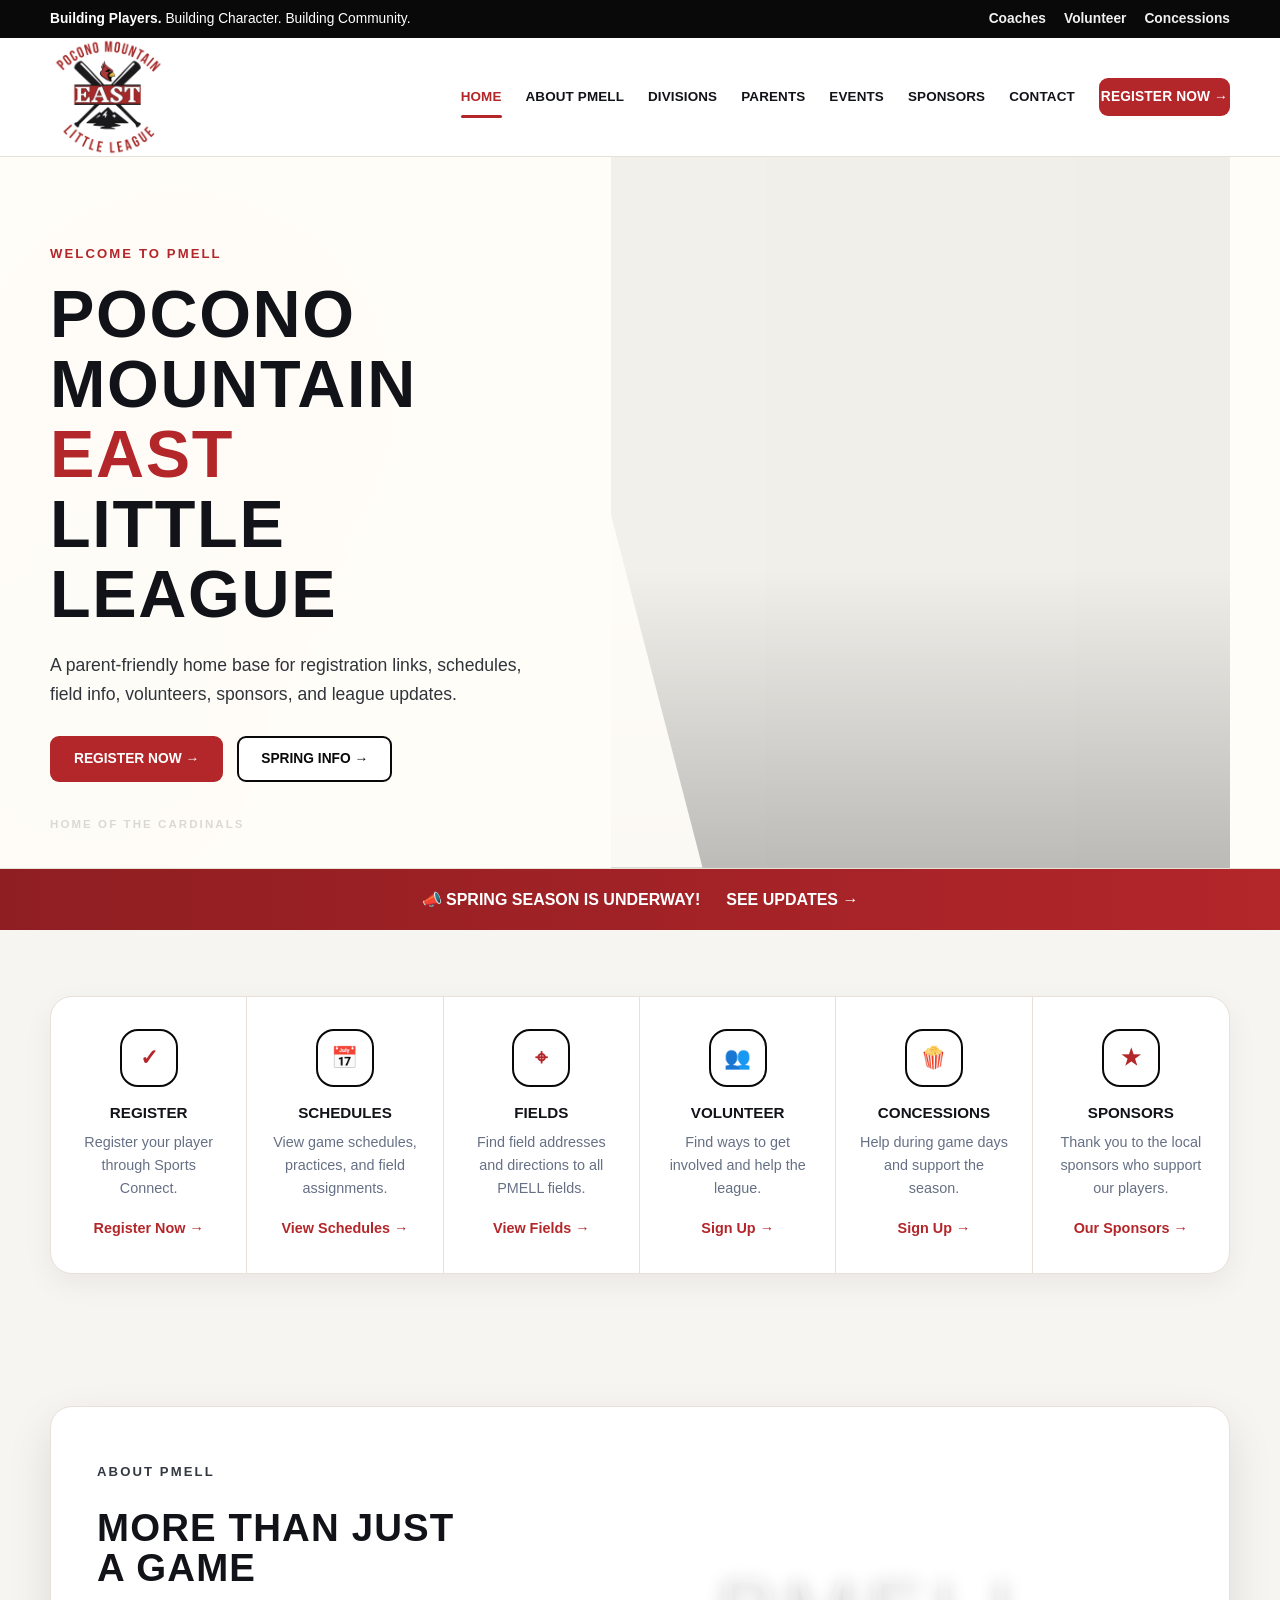
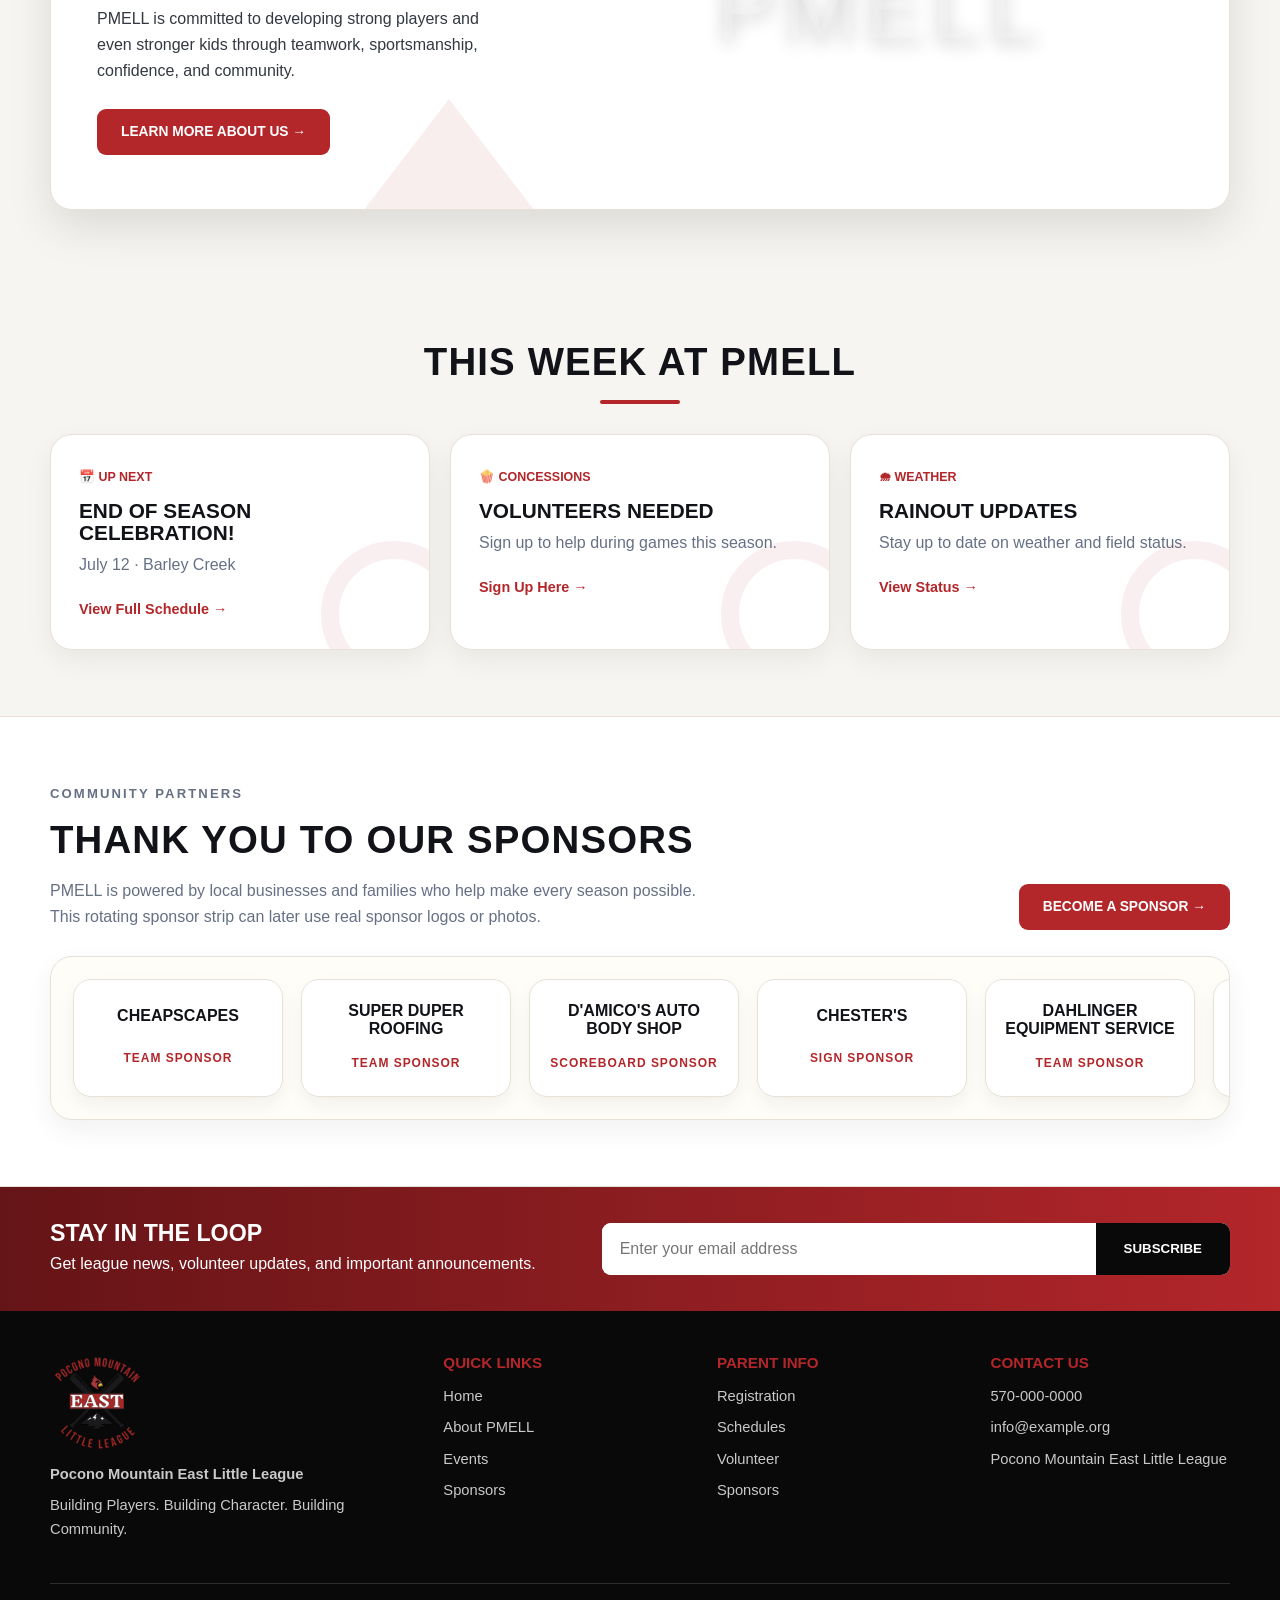
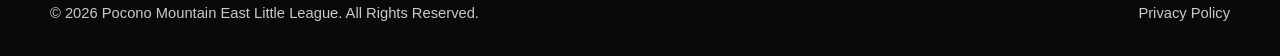
==== index.html @ c0700b89 "Update index.html" ====
<!DOCTYPE html>
<html lang="en">
<head>
  <meta charset="UTF-8" />
  <meta name="viewport" content="width=device-width, initial-scale=1.0" />
  <title>Pocono Mountain East Little League</title>
  <meta name="description" content="Pocono Mountain East Little League information hub for registration, schedules, volunteers, field locations, sponsors, and league updates." />
  <link rel="stylesheet" href="style.css" />
</head>

<body class="home-page">
  <div class="top-bar">
    <div class="container">
      <p><strong>Building Players.</strong> Building Character. Building Community.</p>
      <div class="top-links">
        <a href="#coaches">Coaches</a>
        <a href="#volunteer">Volunteer</a>
        <a href="#concessions">Concessions</a>
      </div>
    </div>
  </div>

  <header class="site-header">
    <div class="container nav-wrap">
      <a class="logo" href="index.html" aria-label="PMELL home">
        <img class="logo-mark" src="images/pmell-logo.png" alt="Pocono Mountain East Little League logo" />
      </a>

      <nav class="nav" aria-label="Main navigation">
        <a class="active" href="index.html">Home</a>
        <a href="about.html">About PMELL</a>
        <a href="#divisions">Divisions</a>
        <a href="#parents">Parents</a>
        <a href="#events">Events</a>
        <a href="#sponsors">Sponsors</a>
        <a href="#contact">Contact</a>
        <a class="btn btn-red" href="#register">Register Now →</a>
      </nav>

      <button class="mobile-menu-button" type="button" aria-expanded="false" aria-controls="mobileNav">Menu</button>
    </div>

    <nav class="mobile-nav" id="mobileNav" aria-label="Mobile navigation">
      <a href="index.html">Home</a>
      <a href="about.html">About PMELL</a>
      <a href="#divisions">Divisions</a>
      <a href="#parents">Parents</a>
      <a href="#events">Events</a>
      <a href="#sponsors">Sponsors</a>
      <a href="#contact">Contact</a>
      <a href="#register">Register Now →</a>
    </nav>
  </header>

  <main>
    <section class="hero" id="home">
      <div class="container hero-grid">
        <div class="hero-copy">
          <p class="eyebrow">Welcome to PMELL</p>
          <h1>Pocono Mountain <span>East</span> Little League</h1>
          <p>A parent-friendly home base for registration links, schedules, field info, volunteers, sponsors, and league updates.</p>
          <div class="hero-actions">
            <a class="btn btn-red" href="#register">Register Now →</a>
            <a class="btn btn-outline" href="#events">Spring Info →</a>
          </div>
        </div>
        <div class="hero-image" role="img" aria-label="PMELL baseball field"></div>
      </div>
    </section>

    <div class="alert-strip">
      <div class="container">
        <span>📣 Spring Season Is Underway!</span>
        <a href="#events">See Updates →</a>
      </div>
    </div>

    <section class="section" aria-label="Quick links">
      <div class="container quick-grid">
        <article class="quick-card" id="register">
          <div class="icon-circle">✓</div>
          <h3>Register</h3>
          <p>Register your player through Sports Connect.</p>
          <a class="text-link" href="#">Register Now →</a>
        </article>

        <article class="quick-card">
          <div class="icon-circle">📅</div>
          <h3>Schedules</h3>
          <p>View game schedules, practices, and field assignments.</p>
          <a class="text-link" href="#events">View Schedules →</a>
        </article>

        <article class="quick-card">
          <div class="icon-circle">⌖</div>
          <h3>Fields</h3>
          <p>Find field addresses and directions to all PMELL fields.</p>
          <a class="text-link" href="#">View Fields →</a>
        </article>

        <article class="quick-card" id="volunteer">
          <div class="icon-circle">👥</div>
          <h3>Volunteer</h3>
          <p>Find ways to get involved and help the league.</p>
          <a class="text-link" href="#">Sign Up →</a>
        </article>

        <article class="quick-card">
          <div class="icon-circle">🍿</div>
          <h3>Concessions</h3>
          <p>Help during game days and support the season.</p>
          <a class="text-link" href="#">Sign Up →</a>
        </article>

        <article class="quick-card" id="sponsors-card">
          <div class="icon-circle">★</div>
          <h3>Sponsors</h3>
          <p>Thank you to the local sponsors who support our players.</p>
          <a class="text-link" href="#sponsors">Our Sponsors →</a>
        </article>
      </div>
    </section>

    <section class="section" id="about">
      <div class="container split-card">
        <div class="split-copy">
          <p class="eyebrow">About PMELL</p>
          <h2>More Than Just A Game</h2>
          <p>PMELL is committed to developing strong players and even stronger kids through teamwork, sportsmanship, confidence, and community.</p>
          <a class="btn btn-red" href="about.html">Learn More About Us →</a>
        </div>
        <div class="split-image" role="img" aria-label="PMELL baseball field with mountain backdrop"></div>
      </div>
    </section>

    <section class="section" id="events">
      <div class="container">
        <div class="section-title">
          <h2>This Week At PMELL</h2>
          <div class="rule"></div>
        </div>

        <div class="updates-grid">
          <article class="update-card">
            <div class="badge">📅 Up Next</div>
            <h3>End Of Season Celebration!</h3>
            <p>July 12 · Barley Creek</p>
            <a class="text-link" href="#">View Full Schedule →</a>
          </article>

          <article class="update-card">
            <div class="badge">🍿 Concessions</div>
            <h3>Volunteers Needed</h3>
            <p>Sign up to help during games this season.</p>
            <a class="text-link" href="#">Sign Up Here →</a>
          </article>

          <article class="update-card">
            <div class="badge">🌧 Weather</div>
            <h3>Rainout Updates</h3>
            <p>Stay up to date on weather and field status.</p>
            <a class="text-link" href="#">View Status →</a>
          </article>
        </div>
      </div>
    </section>

    <section class="section sponsor-section" id="sponsors">
      <div class="container">
        <div class="sponsor-header">
          <div>
            <p class="eyebrow">Community Partners</p>
            <h2>Thank You To Our Sponsors</h2>
            <p>PMELL is powered by local businesses and families who help make every season possible. This rotating sponsor strip can later use real sponsor logos or photos.</p>
          </div>
          <a class="btn btn-red" href="#contact">Become A Sponsor →</a>
        </div>

        <div class="sponsor-marquee" aria-label="Featured sponsors">
          <div class="sponsor-track" data-marquee-track>
            <div class="sponsor-card"><strong>CheapScapes</strong><span>Team Sponsor</span></div>
            <div class="sponsor-card"><strong>Super Duper Roofing</strong><span>Team Sponsor</span></div>
            <div class="sponsor-card"><strong>D'Amico's Auto Body Shop</strong><span>Scoreboard Sponsor</span></div>
            <div class="sponsor-card"><strong>Chester's</strong><span>Sign Sponsor</span></div>
            <div class="sponsor-card"><strong>Dahlinger Equipment Service</strong><span>Team Sponsor</span></div>
            <div class="sponsor-card"><strong>Chopstix of Tannersville</strong><span>Team Sponsor</span></div>
            <div class="sponsor-card"><strong>Royal Chemical</strong><span>Cash Sponsor</span></div>
            <div class="sponsor-card"><strong>DC Drywall &amp; Finishing</strong><span>Team Sponsor</span></div>
            <div class="sponsor-card"><strong>Destination Landscaping</strong><span>Sign Sponsor</span></div>
            <div class="sponsor-card"><strong>Alliance Distributors</strong><span>Team Sponsor</span></div>
            <div class="sponsor-card"><strong>RM Frantz Inc.</strong><span>Sign Sponsor</span></div>
            <div class="sponsor-card"><strong>John Cooper Heating &amp; AC</strong><span>Team Sponsor</span></div>
            <div class="sponsor-card"><strong>Xcel Tumbling</strong><span>Sign Sponsor</span></div>
            <div class="sponsor-card"><strong>Gabels Ice Cream</strong><span>Sponsor</span></div>
            <div class="sponsor-card"><strong>Competition Service Center</strong><span>Team Sponsor</span></div>
            <div class="sponsor-card"><strong>ESSA</strong><span>Sign Sponsor</span></div>
            <div class="sponsor-card"><strong>Country Side Cottages</strong><span>Team Sponsor</span></div>
            <div class="sponsor-card"><strong>Critical Systems Generator Services</strong><span>Sponsor</span></div>
            <div class="sponsor-card"><strong>Blackwing Jujitsu and MMA</strong><span>Sign Sponsor</span></div>
            <div class="sponsor-card"><strong>Protega</strong><span>Team Sponsor</span></div>
            <div class="sponsor-card"><strong>Mid Atlantic CPA's</strong><span>Team Sponsor</span></div>
            <div class="sponsor-card"><strong>Nick's Big Belly Deli</strong><span>Sign &amp; Team Sponsor</span></div>
            <div class="sponsor-card"><strong>Beth Moloughney - State Farm</strong><span>Sign &amp; Team Sponsor</span></div>
            <div class="sponsor-card"><strong>Big Screen Escapes</strong><span>Team Sponsor</span></div>
            <div class="sponsor-card"><strong>Muldoon's Towing</strong><span>Sign &amp; Team Sponsor</span></div>
            <div class="sponsor-card"><strong>Zoom in Sports Photography</strong><span>Team Sponsor</span></div>
            <div class="sponsor-card"><strong>Pocono Athletics</strong><span>Team Sponsor</span></div>
            <div class="sponsor-card"><strong>Roy Clark Trucking</strong><span>Team Sponsor</span></div>
            <div class="sponsor-card"><strong>Aspen Pest Control</strong><span>Team Sponsor</span></div>
            <div class="sponsor-card"><strong>Ace Hardware Home Services</strong><span>Cash Sponsor</span></div>
            <div class="sponsor-card"><strong>Kramer Sheds</strong><span>Team Sponsor</span></div>
            <div class="sponsor-card"><strong>Knights of Columbus</strong><span>Sign Sponsor</span></div>
            <div class="sponsor-card"><strong>Mountain Landscaping</strong><span>Sign &amp; Team Sponsor</span></div>
          </div>
        </div>
      </div>
    </section>

    <section class="cta-band">
      <div class="container">
        <div>
          <h2>Stay In The Loop</h2>
          <p>Get league news, volunteer updates, and important announcements.</p>
        </div>
        <form class="email-form">
          <input type="email" placeholder="Enter your email address" aria-label="Email address" />
          <button type="submit">Subscribe</button>
        </form>
      </div>
    </section>
  </main>

  <footer class="site-footer" id="contact">
    <div class="container">
      <div class="footer-grid">
        <div>
          <img class="footer-logo" src="images/pmell-logo.png" alt="Pocono Mountain East Little League logo" />
          <p><strong>Pocono Mountain East Little League</strong></p>
          <p>Building Players. Building Character. Building Community.</p>
        </div>

        <div>
          <h3>Quick Links</h3>
          <ul>
            <li><a href="index.html">Home</a></li>
            <li><a href="about.html">About PMELL</a></li>
            <li><a href="#events">Events</a></li>
            <li><a href="#sponsors">Sponsors</a></li>
          </ul>
        </div>

        <div>
          <h3>Parent Info</h3>
          <ul>
            <li><a href="#register">Registration</a></li>
            <li><a href="#events">Schedules</a></li>
            <li><a href="#volunteer">Volunteer</a></li>
            <li><a href="#sponsors">Sponsors</a></li>
          </ul>
        </div>

        <div>
          <h3>Contact Us</h3>
          <p>570-000-0000</p>
          <p>info@example.org</p>
          <p>Pocono Mountain East Little League</p>
        </div>
      </div>

      <div class="footer-bottom">
        <p>© 2026 Pocono Mountain East Little League. All Rights Reserved.</p>
        <p><a href="#">Privacy Policy</a></p>
      </div>
    </div>
  </footer>

  <script src="script.js"></script>
</body>
</html>
---- style.css ----
:root {
  --red: #b3262a;
  --red-dark: #8f1e22;
  --red-deep: #651417;
  --black: #090909;
  --ink: #111318;
  --gray: #667085;
  --light: #f7f5f1;
  --cream: #fffdf8;
  --white: #ffffff;
  --border: #e7e1d8;
  --shadow: 0 18px 45px rgba(0, 0, 0, 0.11);
  --radius: 22px;
}

* { box-sizing: border-box; margin: 0; padding: 0; }
html { scroll-behavior: smooth; }
body { font-family: Arial, Helvetica, sans-serif; color: var(--ink); background: var(--light); line-height: 1.6; }
img { max-width: 100%; display: block; }
a { color: inherit; text-decoration: none; }
.container { width: min(1180px, calc(100% - 40px)); margin: 0 auto; }

.top-bar { background: var(--black); color: var(--white); font-size: 0.86rem; padding: 8px 0; }
.top-bar .container { display: flex; justify-content: space-between; gap: 20px; align-items: center; }
.top-links { display: flex; gap: 18px; align-items: center; font-weight: 700; opacity: 0.94; }

.site-header { background: rgba(255,255,255,.97); border-bottom: 1px solid var(--border); position: sticky; top: 0; z-index: 50; backdrop-filter: blur(10px); }
.nav-wrap { min-height: 104px; display: flex; justify-content: space-between; align-items: center; gap: 30px; }
.logo-mark { width: 118px; height: 118px; object-fit: contain; margin: 0; }
.nav { display: flex; align-items: center; gap: 24px; font-size: .84rem; font-weight: 900; text-transform: uppercase; letter-spacing: .01em; }
.nav a { position: relative; padding: 10px 0; white-space: nowrap; }
.nav a:hover, .nav a.active { color: var(--red); }
.nav a.active::after { content: ""; position: absolute; left: 0; bottom: 0; width: 100%; height: 3px; background: var(--red); border-radius: 99px; }

.mobile-menu-button { display: none; background: var(--black); color: var(--white); border: 0; border-radius: 8px; padding: 11px 13px; font-weight: 900; text-transform: uppercase; }
.mobile-nav { display: none; background: var(--white); border-top: 1px solid var(--border); box-shadow: 0 18px 30px rgba(0,0,0,.08); }
.mobile-nav a { display: block; padding: 15px 20px; border-bottom: 1px solid var(--border); font-weight: 900; text-transform: uppercase; font-size: .86rem; }
.mobile-nav a:last-child { border-bottom: 0; }
.mobile-nav.open { display: block; }

.btn { display: inline-flex; align-items: center; justify-content: center; gap: 10px; border-radius: 9px; padding: 14px 22px; font-weight: 900; text-transform: uppercase; font-size: .86rem; border: 2px solid transparent; transition: .18s ease; cursor: pointer; line-height: 1; }
.btn:hover { transform: translateY(-2px); box-shadow: 0 12px 24px rgba(0,0,0,.18); }
.btn-red { background: var(--red); color: var(--white); }
.btn-red:hover { background: var(--red-dark); }
.btn-outline { background: var(--white); border-color: var(--black); color: var(--black); }
.btn-outline:hover { background: var(--black); color: var(--white); }

.eyebrow { color: var(--red); font-weight: 900; letter-spacing: .16em; text-transform: uppercase; font-size: .82rem; margin-bottom: 16px; }
h1, h2, h3 { line-height: 1.05; text-transform: uppercase; }
h1 { font-family: Impact, Haettenschweiler, 'Arial Narrow Bold', sans-serif; font-size: clamp(2.85rem, 5.2vw, 5.05rem); letter-spacing: .025em; margin-bottom: 22px; }
h1 span { color: var(--red); display: block; }
.section { padding: 66px 0; }
.section-title { text-align: center; margin-bottom: 30px; }
.section-title h2, .split-copy h2, .sponsor-header h2, .cta-card h2 { font-family: Impact, Haettenschweiler, 'Arial Narrow Bold', sans-serif; font-size: clamp(2rem,3vw,3.2rem); letter-spacing: .03em; margin-bottom: 18px; }
.section-title p { color: var(--gray); max-width: 720px; margin: 0 auto; }
.rule { width: 80px; height: 4px; background: var(--red); border-radius: 99px; margin: 16px auto 0; }

.hero { background: var(--cream); overflow: hidden; border-bottom: 1px solid var(--border); position: relative; }
.hero::before { content: ""; position: absolute; inset: 0; background: radial-gradient(circle at 14% 35%, rgba(179,38,42,.08), transparent 26%), radial-gradient(circle at 7% 78%, rgba(0,0,0,.05), transparent 24%); pointer-events: none; }
.hero-grid { display: grid; grid-template-columns: .95fr 1.05fr; min-height: 590px; align-items: stretch; position: relative; z-index: 1; }
.hero-copy { position: relative; padding: 86px 54px 86px 0; display: flex; flex-direction: column; justify-content: center; z-index: 2; }
.hero-copy::before { content: ""; position: absolute; inset: 0 -92px 0 -500px; background: rgba(255,253,248,.94); clip-path: polygon(0 0,84% 0,100% 100%,0 100%); z-index: -1; }
.hero-copy::after { content: "HOME OF THE CARDINALS"; position: absolute; left: 0; bottom: 34px; font-weight: 900; font-size: .72rem; letter-spacing: .18em; color: rgba(0,0,0,.14); }
.hero-copy p:not(.eyebrow) { font-size: 1.1rem; max-width: 510px; color: #30343a; margin-bottom: 28px; }
.hero-actions { display: flex; flex-wrap: wrap; gap: 14px; }
.hero-image { min-height: 590px; background: linear-gradient(90deg, rgba(0,0,0,.05), rgba(0,0,0,.06)), url('images/pmell-hero.jpg') center/cover no-repeat; position: relative; }
.hero-image::before { content: ""; position: absolute; inset: 0; background: linear-gradient(180deg, transparent 58%, rgba(0,0,0,.22)); }

.alert-strip { background: linear-gradient(90deg, var(--red-dark), var(--red)); color: var(--white); padding: 18px 0; font-weight: 900; text-transform: uppercase; }
.alert-strip .container { display: flex; justify-content: center; align-items: center; gap: 26px; text-align: center; }

.quick-grid { display: grid; grid-template-columns: repeat(6,1fr); background: var(--white); border: 1px solid var(--border); border-radius: var(--radius); box-shadow: 0 10px 30px rgba(0,0,0,.06); overflow: hidden; }
.quick-card { padding: 32px 22px; text-align: center; border-right: 1px solid var(--border); transition: .18s ease; }
.quick-card:hover { transform: translateY(-4px); background: #fffaf7; }
.quick-card:last-child { border-right: 0; }
.icon-circle { width: 58px; height: 58px; border: 2px solid var(--black); border-radius: 18px; margin: 0 auto 18px; display: grid; place-items: center; color: var(--red); font-size: 1.35rem; font-weight: 900; }
.quick-card h3 { font-size: .95rem; margin-bottom: 10px; }
.quick-card p { color: var(--gray); font-size: .9rem; margin-bottom: 15px; }
.text-link { color: var(--red); font-weight: 900; font-size: .9rem; }

.split-card { display: grid; grid-template-columns: .82fr 1.18fr; background: var(--white); border-radius: var(--radius); overflow: hidden; box-shadow: var(--shadow); border: 1px solid var(--border); }
.split-copy { padding: 54px 46px; position: relative; overflow: hidden; }
.split-copy::after { content: ""; position: absolute; right: -30px; bottom: -40px; width: 230px; height: 150px; background: rgba(179,38,42,.08); clip-path: polygon(50% 0%,100% 100%,0 100%); }
.split-copy p { color: #333842; margin-bottom: 26px; max-width: 520px; }
.split-image { min-height: 350px; background: url('images/pmell-field.jpg') center/cover no-repeat; position: relative; }
.split-image::after { content: "PMELL"; position: absolute; left: 50%; top: 50%; transform: translate(-50%,-50%); font-family: Impact, Haettenschweiler, 'Arial Narrow Bold', sans-serif; font-size: clamp(3rem,7vw,7rem); color: rgba(255,255,255,.18); letter-spacing: .08em; text-shadow: 0 6px 18px rgba(0,0,0,.2); }

.updates-grid { display: grid; grid-template-columns: repeat(3,1fr); gap: 20px; }
.update-card { background: var(--white); border: 1px solid var(--border); border-radius: var(--radius); padding: 28px; box-shadow: 0 10px 28px rgba(0,0,0,.06); min-height: 190px; position: relative; overflow: hidden; }
.update-card::after { content: ""; position: absolute; right: -38px; bottom: -38px; width: 110px; height: 110px; border: 18px solid rgba(179,38,42,.07); border-radius: 50%; }
.badge { display: inline-flex; align-items: center; gap: 8px; color: var(--red); font-weight: 900; font-size: .78rem; text-transform: uppercase; margin-bottom: 12px; }
.update-card h3 { font-size: 1.3rem; margin-bottom: 8px; }
.update-card p { color: var(--gray); margin-bottom: 18px; }

.sponsor-section { background: var(--white); border-top: 1px solid var(--border); border-bottom: 1px solid var(--border); overflow: hidden; }
.sponsor-header { display: grid; grid-template-columns: 1fr auto; gap: 28px; align-items: end; margin-bottom: 26px; }
.sponsor-header p { color: var(--gray); max-width: 650px; }
.sponsor-marquee { position: relative; overflow: hidden; border: 1px solid var(--border); border-radius: var(--radius); background: var(--cream); box-shadow: 0 10px 28px rgba(0,0,0,.06); }
.sponsor-track { display: flex; gap: 18px; width: max-content; padding: 22px; animation: sponsorScroll 115s linear infinite; }
.sponsor-marquee:hover .sponsor-track { animation-play-state: paused; }
.sponsor-card { width: 210px; height: 118px; flex: 0 0 auto; background: var(--white); border: 1px solid var(--border); border-radius: 18px; display: grid; place-items: center; text-align: center; padding: 18px; box-shadow: 0 8px 18px rgba(0,0,0,.05); }
.sponsor-card strong { display: block; font-size: 1rem; text-transform: uppercase; line-height: 1.15; }
.sponsor-card span { display: block; color: var(--red); font-weight: 900; font-size: .75rem; margin-top: 6px; text-transform: uppercase; letter-spacing: .08em; }
@keyframes sponsorScroll { from { transform: translateX(0); } to { transform: translateX(-50%); } }

.cta-band { background: linear-gradient(90deg, var(--red-deep), var(--red)); color: var(--white); padding: 34px 0; }
.cta-band .container { display: grid; grid-template-columns: 1fr 1.2fr; gap: 28px; align-items: center; }
.cta-band h2 { font-size: 1.45rem; margin-bottom: 6px; }
.email-form { display: grid; grid-template-columns: 1fr auto; gap: 0; background: var(--white); border-radius: 9px; overflow: hidden; }
.email-form input { border: 0; padding: 17px 18px; font-size: 1rem; outline: none; }
.email-form button { border: 0; background: var(--black); color: var(--white); padding: 0 28px; font-weight: 900; text-transform: uppercase; cursor: pointer; }

.page-hero { background: var(--cream); position: relative; overflow: hidden; border-bottom: 1px solid var(--border); }
.page-hero::before { content: ""; position: absolute; inset: 0; background: radial-gradient(circle at 12% 30%, rgba(179,38,42,.10), transparent 28%), radial-gradient(circle at 80% 70%, rgba(0,0,0,.06), transparent 28%); }
.page-hero-grid { position: relative; z-index: 1; display: grid; grid-template-columns: .92fr 1.08fr; gap: 42px; align-items: center; padding: 74px 0; }
.page-hero p { color: #30343a; font-size: 1.12rem; max-width: 560px; margin-bottom: 28px; }
.hero-card-image { min-height: 440px; border-radius: var(--radius); background: linear-gradient(180deg, rgba(0,0,0,.06), rgba(0,0,0,.20)), url('images/pmell-field.jpg') center/cover no-repeat; box-shadow: var(--shadow); border: 1px solid var(--border); position: relative; overflow: hidden; }
.hero-card-image::after { content: "PMELL"; position: absolute; right: 24px; bottom: 14px; font-family: Impact, Haettenschweiler, 'Arial Narrow Bold', sans-serif; font-size: clamp(3rem, 8vw, 7rem); color: rgba(255,255,255,.22); letter-spacing: .08em; }

.mission-list { margin-top: 24px; display: grid; gap: 14px; }
.mission-item { display: grid; grid-template-columns: 42px 1fr; gap: 14px; align-items: start; }
.mission-icon { width: 42px; height: 42px; border-radius: 14px; display: grid; place-items: center; background: rgba(179,38,42,.10); color: var(--red); font-weight: 900; }
.mission-item strong { display: block; text-transform: uppercase; font-size: .9rem; margin-bottom: 2px; }
.mission-item span { color: var(--gray); font-size: .95rem; }

.division-grid { display: grid; grid-template-columns: repeat(3, 1fr); gap: 18px; }
.division-card { background: var(--white); border: 1px solid var(--border); border-radius: var(--radius); padding: 28px; box-shadow: 0 10px 28px rgba(0,0,0,.06); position: relative; overflow: hidden; }
.division-card::after { content: ""; position: absolute; right: -34px; bottom: -34px; width: 105px; height: 105px; border: 18px solid rgba(179,38,42,.07); border-radius: 50%; }
.division-card h3 { font-size: 1.35rem; margin-bottom: 8px; }
.division-card p { color: var(--gray); position: relative; z-index: 1; }

.why-section { background: var(--white); border-top: 1px solid var(--border); border-bottom: 1px solid var(--border); }
.why-grid { display: grid; grid-template-columns: repeat(3, 1fr); gap: 18px; }
.why-card { background: var(--cream); border: 1px solid var(--border); border-radius: var(--radius); padding: 28px; }
.why-card .icon { font-size: 2rem; margin-bottom: 14px; }
.why-card h3 { font-size: 1.08rem; margin-bottom: 8px; }
.why-card p { color: var(--gray); }

.leadership-card { background: var(--black); color: var(--white); border-radius: var(--radius); padding: 42px; display: grid; grid-template-columns: 1fr 1.4fr; gap: 32px; align-items: center; overflow: hidden; position: relative; }
.leadership-card::after { content: "CARDINALS"; position: absolute; right: -12px; bottom: -18px; font-family: Impact, Haettenschweiler, 'Arial Narrow Bold', sans-serif; font-size: clamp(3rem, 8vw, 7rem); color: rgba(255,255,255,.06); letter-spacing: .08em; }
.leadership-card h2 { font-family: Impact, Haettenschweiler, 'Arial Narrow Bold', sans-serif; font-size: clamp(2rem,3vw,3rem); margin-bottom: 12px; }
.leadership-card p { color: rgba(255,255,255,.76); position: relative; z-index: 1; }
.leadership-grid { display: grid; grid-template-columns: repeat(3, 1fr); gap: 12px; position: relative; z-index: 1; }
.leader-box { background: rgba(255,255,255,.08); border: 1px solid rgba(255,255,255,.14); border-radius: 16px; padding: 18px; }
.leader-box strong { display: block; text-transform: uppercase; font-size: .88rem; color: var(--white); }
.leader-box span { color: rgba(255,255,255,.65); font-size: .9rem; }

.cta-card { background: linear-gradient(90deg, var(--red-deep), var(--red)); color: var(--white); border-radius: var(--radius); padding: 44px; display: grid; grid-template-columns: 1.2fr auto; gap: 28px; align-items: center; box-shadow: var(--shadow); }
.cta-card p { color: rgba(255,255,255,.86); max-width: 680px; }
.cta-actions { display: flex; gap: 14px; flex-wrap: wrap; }
.cta-card .btn-outline { border-color: var(--white); color: var(--white); background: transparent; }
.cta-card .btn-outline:hover { background: var(--white); color: var(--black); }

.site-footer { background: var(--black); color: var(--white); padding: 44px 0 22px; }
.footer-grid { display: grid; grid-template-columns: 1.5fr 1fr 1fr 1fr; gap: 34px; padding-bottom: 34px; border-bottom: 1px solid rgba(255,255,255,.14); }
.footer-logo { width: 96px; margin-bottom: 12px; }
.site-footer h3 { color: var(--red); font-size: .95rem; margin-bottom: 14px; }
.site-footer p, .site-footer li { color: rgba(255,255,255,.78); font-size: .92rem; list-style: none; margin-bottom: 8px; }
.footer-bottom { padding-top: 18px; display: flex; justify-content: space-between; gap: 20px; color: rgba(255,255,255,.65); font-size: .85rem; }

@media (prefers-reduced-motion: reduce) {
  .sponsor-track { animation: none; }
}

@media (max-width: 1080px) {
  .nav { gap: 15px; font-size: .78rem; }
  .logo-mark { width: 120px; height: 120px; }
}

@media (max-width: 940px) {
  .top-bar .container, .footer-bottom { flex-direction: column; align-items: flex-start; }
  .top-bar { font-size: .78rem; }
  .top-links { display: none; }
  .nav { display: none; }
  .mobile-menu-button { display: inline-flex; }
  .hero-grid, .split-card, .cta-band .container, .sponsor-header, .page-hero-grid, .leadership-card, .cta-card { grid-template-columns: 1fr; }
  .hero-grid { min-height: auto; }
  .hero-copy { padding: 58px 0 40px; }
  .hero-copy::before { inset: 0 -40px 0 -40px; clip-path: none; }
  .hero-copy::after { bottom: 16px; }
  .hero-image { min-height: 360px; border-radius: 0 0 var(--radius) var(--radius); }
  .quick-grid { grid-template-columns: repeat(2,1fr); }
  .quick-card { border-bottom: 1px solid var(--border); }
  .updates-grid, .footer-grid, .division-grid, .why-grid, .leadership-grid { grid-template-columns: 1fr; }
  .sponsor-header .btn { justify-self: start; }
  .page-hero-grid { padding: 54px 0; }
  .hero-card-image { min-height: 340px; }
  .cta-actions .btn { width: 100%; }
}

@media (max-width: 620px) {
  .container { width: min(100% - 28px, 1180px); }
  .logo-mark { width: 86px; height: 86px; margin: 0; }
  .nav-wrap { min-height: 82px; flex-direction: row; gap: 14px; }
  .mobile-menu-button { padding: 10px 12px; font-size: .78rem; }
  .hero-copy { padding: 44px 0 34px; }
  .hero-copy::after { display: none; }
  h1 { font-size: clamp(2.45rem, 13vw, 3.65rem); line-height: .98; margin-bottom: 18px; }
  .hero-copy p:not(.eyebrow), .page-hero p { font-size: 1rem; margin-bottom: 22px; }
  .eyebrow { font-size: .72rem; letter-spacing: .14em; margin-bottom: 12px; }
  .hero-image { min-height: 280px; background-position: center; }
  .section { padding: 46px 0; }
  .quick-grid { grid-template-columns: 1fr; }
  .quick-card { border-right: 0; padding: 26px 18px; }
  .split-copy, .leadership-card, .cta-card { padding: 34px 24px; }
  .split-image { min-height: 250px; }
  .updates-grid { gap: 14px; }
  .update-card { padding: 24px; min-height: auto; }
  .sponsor-header { gap: 18px; }
  .sponsor-header h2, .section-title h2, .split-copy h2, .cta-card h2 { font-size: 2.15rem; }
  .hero-actions, .alert-strip .container { align-items: stretch; flex-direction: column; }
  .btn, .email-form, .email-form button { width: 100%; }
  .email-form { grid-template-columns: 1fr; }
  .email-form button { padding: 16px 18px; }
  .sponsor-track { gap: 12px; padding: 16px; animation-duration: 140s; }
  .sponsor-card { width: 178px; height: 104px; padding: 14px; }
  .sponsor-card strong { font-size: .86rem; }
  .sponsor-card span { font-size: .66rem; }
  .footer-grid { gap: 24px; }
  .page-hero-grid { padding: 42px 0; gap: 28px; }
  .hero-card-image { min-height: 260px; }
  .division-card, .why-card { padding: 24px; }
}
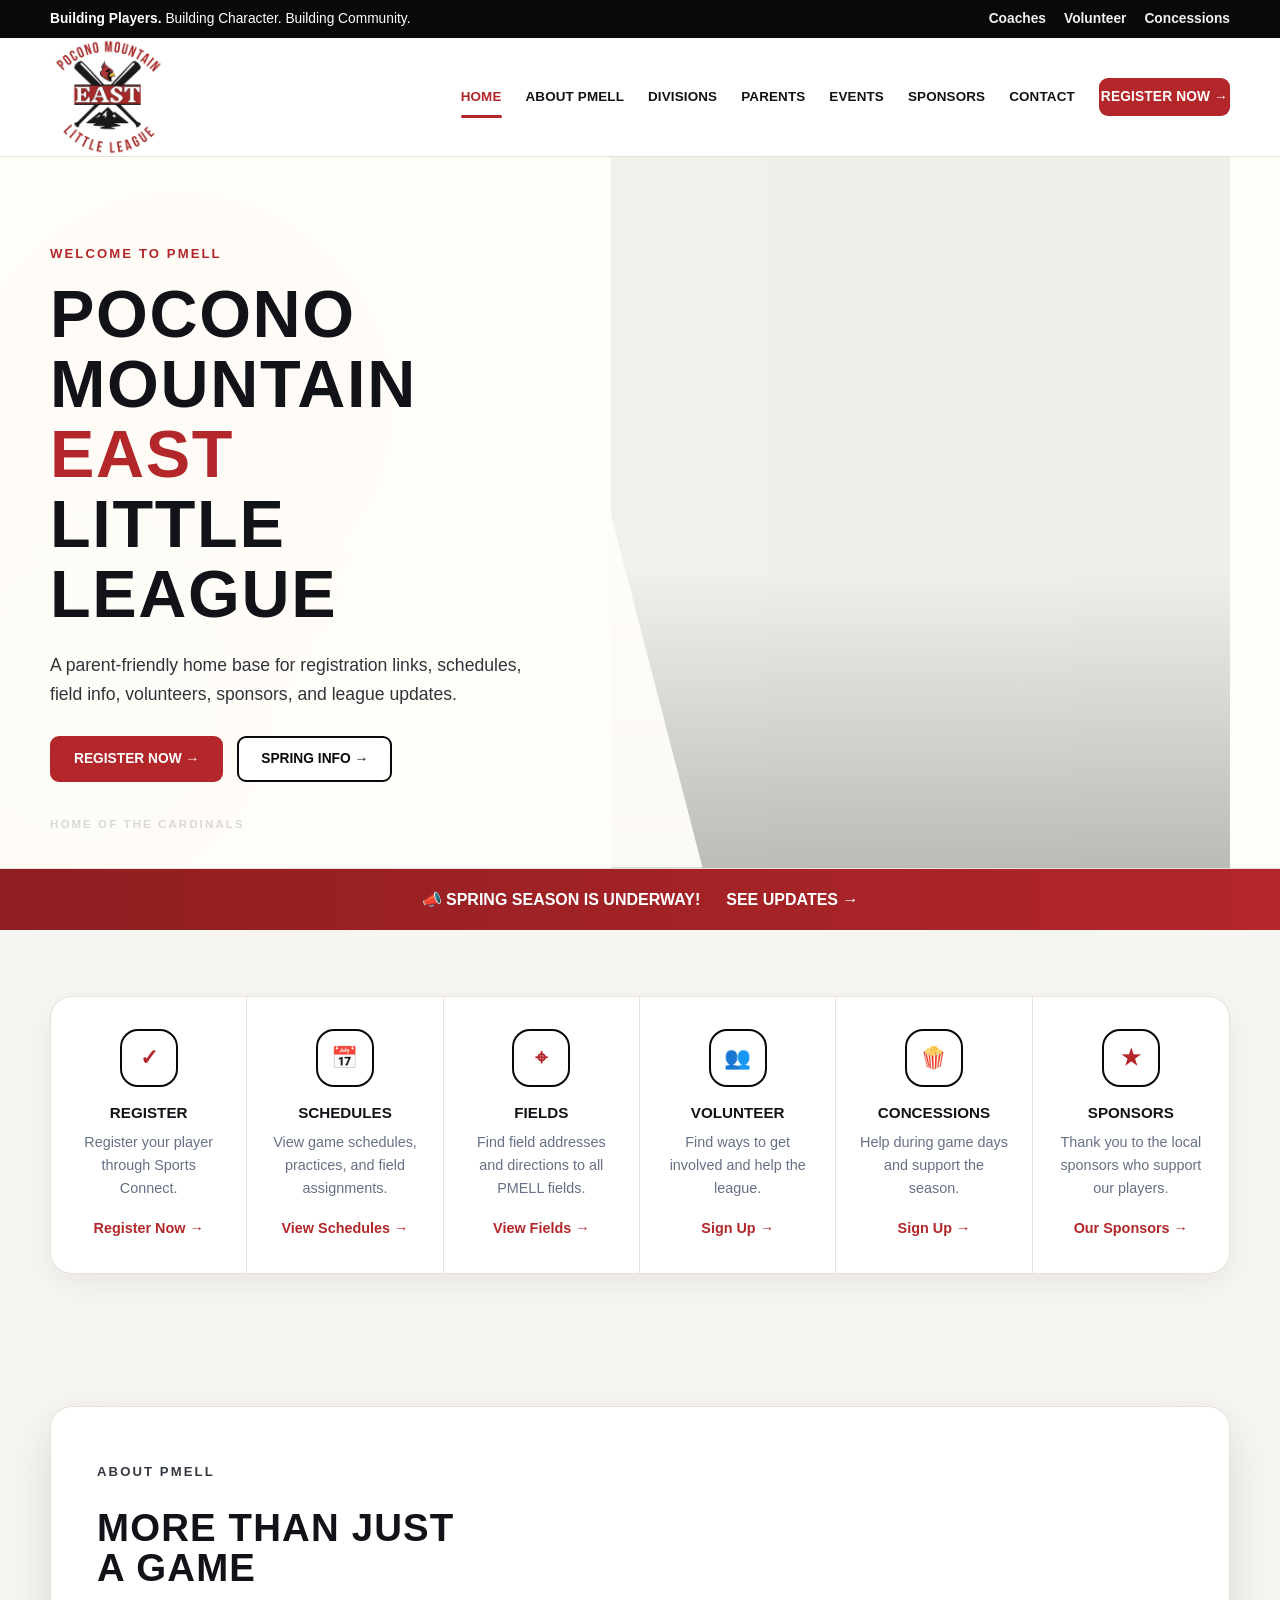
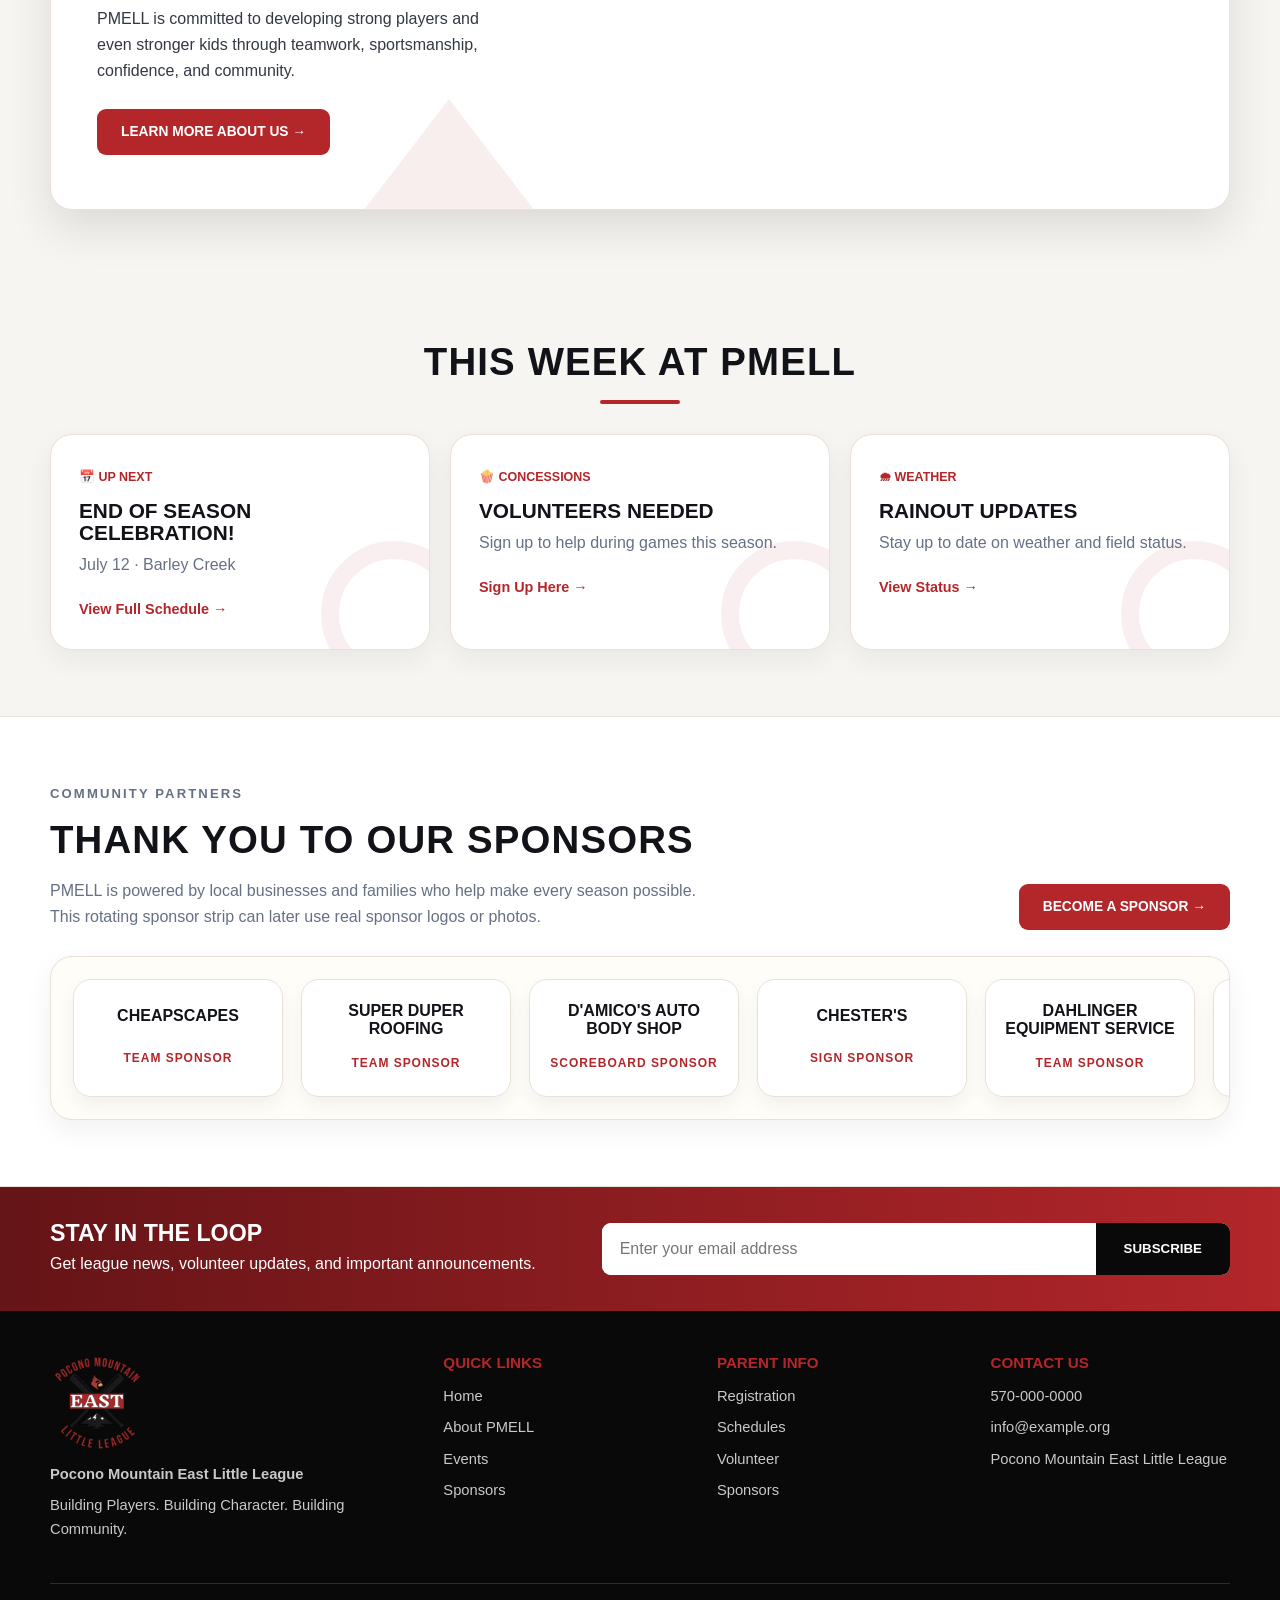
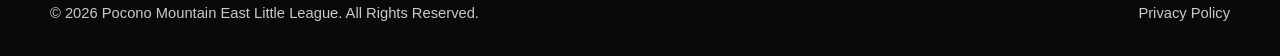
==== commit 803c9d28: "Update index.html" ====
--- a/index.html
+++ b/index.html
@@ -29,9 +29,9 @@
       <nav class="nav" aria-label="Main navigation">
         <a class="active" href="index.html">Home</a>
         <a href="about.html">About PMELL</a>
-        <a href="#divisions">Divisions</a>
-        <a href="#parents">Parents</a>
-        <a href="#events">Events</a>
+        <a href="divisions.html">Divisions</a>
+        <a href="parents.html">Parents</a>
+        <a href="events.html">Events</a>
         <a href="#sponsors">Sponsors</a>
         <a href="#contact">Contact</a>
         <a class="btn btn-red" href="#register">Register Now →</a>
@@ -43,7 +43,7 @@
     <nav class="mobile-nav" id="mobileNav" aria-label="Mobile navigation">
       <a href="index.html">Home</a>
       <a href="about.html">About PMELL</a>
-      <a href="#divisions">Divisions</a>
+      <a href="divisions.html">Divisions</a>
       <a href="#parents">Parents</a>
       <a href="#events">Events</a>
       <a href="#sponsors">Sponsors</a>
@@ -129,7 +129,7 @@
           <p>PMELL is committed to developing strong players and even stronger kids through teamwork, sportsmanship, confidence, and community.</p>
           <a class="btn btn-red" href="about.html">Learn More About Us →</a>
         </div>
-        <div class="split-image" role="img" aria-label="PMELL baseball field with mountain backdrop"></div>
+        <div class="split-image home-about-image" role="img" aria-label="PMELL baseball field with mountain backdrop"></div>
       </div>
     </section>
 
--- a/style.css
+++ b/style.css
@@ -63,7 +63,7 @@
 .hero-copy::after { content: "HOME OF THE CARDINALS"; position: absolute; left: 0; bottom: 34px; font-weight: 900; font-size: .72rem; letter-spacing: .18em; color: rgba(0,0,0,.14); }
 .hero-copy p:not(.eyebrow) { font-size: 1.1rem; max-width: 510px; color: #30343a; margin-bottom: 28px; }
 .hero-actions { display: flex; flex-wrap: wrap; gap: 14px; }
-.hero-image { min-height: 590px; background: linear-gradient(90deg, rgba(0,0,0,.05), rgba(0,0,0,.06)), url('images/pmell-hero.jpg') center/cover no-repeat; position: relative; }
+.hero-image { min-height: 590px; background: linear-gradient(90deg, rgba(0,0,0,.05), rgba(0,0,0,.06)), url('images/pmell-hero-new.jpg') center/cover no-repeat; position: relative; }
 .hero-image::before { content: ""; position: absolute; inset: 0; background: linear-gradient(180deg, transparent 58%, rgba(0,0,0,.22)); }
 
 .alert-strip { background: linear-gradient(90deg, var(--red-dark), var(--red)); color: var(--white); padding: 18px 0; font-weight: 900; text-transform: uppercase; }
@@ -221,3 +221,998 @@
   .hero-card-image { min-height: 260px; }
   .division-card, .why-card { padding: 24px; }
 }
+
+/* Divisions Page */
+.divisions-hero-image {
+  background: linear-gradient(180deg, rgba(0,0,0,.04), rgba(0,0,0,.18)), url('images/pmell-hero.jpg') center/cover no-repeat;
+}
+
+.compact-title {
+  margin-bottom: 26px;
+}
+
+.age-guide-section {
+  padding-bottom: 28px;
+}
+
+.age-guide-grid {
+  display: grid;
+  grid-template-columns: repeat(6, 1fr);
+  gap: 12px;
+}
+
+.age-guide-card {
+  background: var(--white);
+  border: 1px solid var(--border);
+  border-radius: 18px;
+  padding: 18px 14px;
+  text-align: center;
+  box-shadow: 0 8px 20px rgba(0,0,0,.05);
+  transition: .18s ease;
+}
+
+.age-guide-card:hover {
+  transform: translateY(-3px);
+  background: #fffaf7;
+}
+
+.age-guide-card strong {
+  display: block;
+  color: var(--red);
+  font-size: .85rem;
+  text-transform: uppercase;
+  margin-bottom: 6px;
+}
+
+.age-guide-card span {
+  display: block;
+  font-weight: 900;
+  text-transform: uppercase;
+  font-size: .82rem;
+  line-height: 1.2;
+}
+
+.divisions-list-section {
+  padding-top: 38px;
+}
+
+.divisions-list {
+  display: grid;
+  gap: 22px;
+}
+
+.program-card {
+  background: var(--white);
+  border: 1px solid var(--border);
+  border-radius: var(--radius);
+  box-shadow: 0 12px 34px rgba(0,0,0,.07);
+  overflow: hidden;
+  position: relative;
+}
+
+.program-card::after {
+  content: "";
+  position: absolute;
+  right: -48px;
+  bottom: -48px;
+  width: 150px;
+  height: 150px;
+  border: 24px solid rgba(179,38,42,.055);
+  border-radius: 50%;
+  pointer-events: none;
+}
+
+.program-label {
+  background: var(--black);
+  color: var(--white);
+  padding: 10px 26px;
+  font-weight: 900;
+  text-transform: uppercase;
+  letter-spacing: .12em;
+  font-size: .72rem;
+}
+
+.program-content {
+  display: grid;
+  grid-template-columns: minmax(0, 1fr) 320px;
+  gap: 28px;
+  align-items: stretch;
+  padding: 32px;
+  position: relative;
+  z-index: 1;
+}
+
+.program-main {
+  display: flex;
+  flex-direction: column;
+  justify-content: center;
+}
+
+.program-main h2,
+.program-content h2 {
+  font-family: Impact, Haettenschweiler, 'Arial Narrow Bold', sans-serif;
+  font-size: clamp(2rem, 3vw, 3rem);
+  letter-spacing: .03em;
+  margin-bottom: 14px;
+}
+
+.program-main p,
+.program-content p {
+  color: #333842;
+  max-width: 760px;
+}
+
+.program-main p + p {
+  margin-top: 12px;
+}
+
+.program-side {
+  align-self: stretch;
+  background: var(--cream);
+  border: 1px solid var(--border);
+  border-radius: 16px;
+  padding: 18px;
+  display: flex;
+  flex-direction: column;
+  justify-content: center;
+}
+
+.program-side strong {
+  display: block;
+  color: var(--red);
+  text-transform: uppercase;
+  font-size: .82rem;
+  margin-bottom: 10px;
+  letter-spacing: .08em;
+}
+
+.program-side p {
+  color: var(--gray);
+  font-size: .94rem;
+}
+
+.program-side p + p {
+  margin-top: 8px;
+}
+
+.feature-list-card ul {
+  list-style: none;
+  display: grid;
+  gap: 10px;
+}
+
+.feature-list-card li {
+  border: 1px solid var(--border);
+  background: var(--white);
+  color: var(--red);
+  font-weight: 900;
+  text-transform: uppercase;
+  text-align: center;
+  border-radius: 999px;
+  padding: 10px 12px;
+  font-size: .82rem;
+}
+
+.featured-program {
+  border: 2px solid rgba(179,38,42,.28);
+}
+
+.featured-program .program-label {
+  background: linear-gradient(90deg, var(--red-deep), var(--red));
+}
+
+.dark-note {
+  background: var(--black);
+  border-color: var(--black);
+}
+
+.dark-note strong {
+  color: var(--white);
+}
+
+.dark-note p {
+  color: rgba(255,255,255,.72);
+}
+
+.spec-card p {
+  padding-left: 14px;
+  border-left: 3px solid rgba(179,38,42,.28);
+}
+
+.softball-card .program-label {
+  background: #2c1114;
+}
+
+.softball-specs {
+  background: #fff6f8;
+}
+
+.program-extra-grid {
+  display: grid;
+  gap: 1px;
+  background: var(--border);
+  border-top: 1px solid var(--border);
+  position: relative;
+  z-index: 1;
+}
+
+.program-extra-grid.two-up {
+  grid-template-columns: repeat(2, 1fr);
+}
+
+.program-extra-grid.three-up {
+  grid-template-columns: repeat(3, 1fr);
+}
+
+.program-extra-grid div {
+  background: #fffaf7;
+  padding: 22px;
+}
+
+.program-extra-grid strong {
+  display: block;
+  text-transform: uppercase;
+  font-size: .86rem;
+  margin-bottom: 7px;
+}
+
+.program-extra-grid span {
+  color: var(--gray);
+  font-size: .93rem;
+}
+
+.division-help-grid {
+  display: grid;
+  grid-template-columns: repeat(3, 1fr);
+  gap: 18px;
+}
+
+@media (max-width: 1080px) {
+  .age-guide-grid {
+    grid-template-columns: repeat(3, 1fr);
+  }
+}
+
+@media (max-width: 940px) {
+  .program-content {
+    grid-template-columns: 1fr;
+  }
+
+  .program-extra-grid.two-up,
+  .program-extra-grid.three-up,
+  .division-help-grid {
+    grid-template-columns: 1fr;
+  }
+
+  .program-side {
+    align-self: auto;
+  }
+}
+
+@media (max-width: 620px) {
+  .age-guide-grid {
+    grid-template-columns: 1fr;
+  }
+
+  .program-label {
+    padding: 10px 20px;
+  }
+
+  .program-content {
+    padding: 26px 22px;
+    gap: 22px;
+  }
+
+  .program-main h2,
+  .program-content h2 {
+    font-size: 2.1rem;
+  }
+
+  .program-extra-grid div {
+    padding: 20px;
+  }
+}
+
+/* Parents Page */
+.parents-hero-image {
+  background: linear-gradient(180deg, rgba(0,0,0,.04), rgba(0,0,0,.18)), url('images/pmell-field.jpg') center/cover no-repeat;
+}
+
+.parent-actions-section {
+  padding-bottom: 34px;
+}
+
+.parent-action-grid {
+  display: grid;
+  grid-template-columns: repeat(6, 1fr);
+  gap: 14px;
+}
+
+.parent-action-card {
+  background: var(--white);
+  border: 1px solid var(--border);
+  border-radius: 18px;
+  padding: 24px 18px;
+  text-align: center;
+  box-shadow: 0 9px 24px rgba(0,0,0,.055);
+  transition: .18s ease;
+}
+
+.parent-action-card:hover {
+  transform: translateY(-4px);
+  background: #fffaf7;
+}
+
+.parent-action-icon {
+  width: 52px;
+  height: 52px;
+  display: grid;
+  place-items: center;
+  margin: 0 auto 14px;
+  border: 2px solid var(--black);
+  border-radius: 16px;
+  color: var(--red);
+  font-weight: 900;
+  font-size: 1.25rem;
+}
+
+.parent-action-card h3 {
+  font-size: .95rem;
+  margin-bottom: 9px;
+}
+
+.parent-action-card p {
+  color: var(--gray);
+  font-size: .88rem;
+  margin-bottom: 14px;
+}
+
+.new-parent-section {
+  padding-top: 34px;
+}
+
+.new-parent-grid {
+  display: grid;
+  grid-template-columns: repeat(3, 1fr);
+  gap: 18px;
+}
+
+.new-parent-card {
+  background: var(--white);
+  border: 1px solid var(--border);
+  border-radius: var(--radius);
+  padding: 30px;
+  box-shadow: 0 10px 28px rgba(0,0,0,.06);
+  position: relative;
+  overflow: hidden;
+}
+
+.new-parent-card::after {
+  content: "";
+  position: absolute;
+  right: -34px;
+  bottom: -34px;
+  width: 105px;
+  height: 105px;
+  border: 18px solid rgba(179,38,42,.07);
+  border-radius: 50%;
+}
+
+.step-number {
+  display: inline-flex;
+  color: var(--red);
+  font-family: Impact, Haettenschweiler, 'Arial Narrow Bold', sans-serif;
+  font-size: 2.2rem;
+  letter-spacing: .03em;
+  margin-bottom: 14px;
+}
+
+.new-parent-card h3 {
+  font-size: 1.22rem;
+  margin-bottom: 10px;
+}
+
+.new-parent-card p {
+  color: var(--gray);
+  position: relative;
+  z-index: 1;
+}
+
+.concessions-demo-section {
+  background: var(--white);
+  border-top: 1px solid var(--border);
+  border-bottom: 1px solid var(--border);
+}
+
+.concessions-demo-card {
+  background: var(--cream);
+  border: 1px solid var(--border);
+  border-radius: var(--radius);
+  box-shadow: var(--shadow);
+  padding: 34px;
+}
+
+.concessions-demo-header {
+  display: grid;
+  grid-template-columns: 1fr auto;
+  gap: 28px;
+  align-items: end;
+  margin-bottom: 24px;
+}
+
+.concessions-demo-header h2 {
+  font-family: Impact, Haettenschweiler, 'Arial Narrow Bold', sans-serif;
+  font-size: clamp(2rem, 3vw, 3.2rem);
+  letter-spacing: .03em;
+  margin-bottom: 12px;
+}
+
+.concessions-demo-header p {
+  color: var(--gray);
+  max-width: 720px;
+}
+
+.shift-grid {
+  display: grid;
+  grid-template-columns: repeat(3, 1fr);
+  gap: 16px;
+}
+
+.shift-card {
+  background: var(--white);
+  border: 1px solid var(--border);
+  border-radius: 18px;
+  padding: 24px;
+  box-shadow: 0 8px 20px rgba(0,0,0,.055);
+}
+
+.shift-date {
+  color: var(--red);
+  font-weight: 900;
+  text-transform: uppercase;
+  font-size: .78rem;
+  letter-spacing: .08em;
+  margin-bottom: 10px;
+}
+
+.shift-card h3 {
+  font-size: 1.25rem;
+  margin-bottom: 8px;
+}
+
+.shift-card p {
+  color: var(--gray);
+  margin-bottom: 16px;
+}
+
+.shift-status {
+  display: inline-flex;
+  color: var(--red);
+  background: rgba(179,38,42,.09);
+  border: 1px solid rgba(179,38,42,.18);
+  padding: 7px 10px;
+  border-radius: 999px;
+  font-weight: 900;
+  font-size: .78rem;
+  text-transform: uppercase;
+}
+
+.resource-grid {
+  display: grid;
+  grid-template-columns: repeat(3, 1fr);
+  gap: 16px;
+}
+
+.resource-link {
+  background: var(--white);
+  border: 1px solid var(--border);
+  border-radius: 18px;
+  padding: 22px;
+  box-shadow: 0 8px 22px rgba(0,0,0,.05);
+  transition: .18s ease;
+}
+
+.resource-link:hover {
+  transform: translateY(-3px);
+  background: #fffaf7;
+}
+
+.resource-link strong {
+  display: block;
+  text-transform: uppercase;
+  margin-bottom: 8px;
+}
+
+.resource-link span {
+  color: var(--gray);
+  display: block;
+  font-size: .94rem;
+}
+
+.parent-info-split {
+  display: grid;
+  grid-template-columns: 1fr 1fr;
+  gap: 20px;
+}
+
+.parent-info-card {
+  background: var(--cream);
+  border: 1px solid var(--border);
+  border-radius: var(--radius);
+  padding: 34px;
+  box-shadow: 0 10px 28px rgba(0,0,0,.05);
+}
+
+.parent-info-card h2 {
+  font-family: Impact, Haettenschweiler, 'Arial Narrow Bold', sans-serif;
+  font-size: clamp(2rem, 3vw, 3rem);
+  letter-spacing: .03em;
+  margin-bottom: 14px;
+}
+
+.parent-info-card p {
+  color: var(--gray);
+  margin-bottom: 20px;
+}
+
+.status-pill {
+  display: inline-flex;
+  background: var(--white);
+  border: 1px solid var(--border);
+  color: var(--red);
+  border-radius: 999px;
+  padding: 9px 13px;
+  font-weight: 900;
+  text-transform: uppercase;
+  font-size: .8rem;
+}
+
+.faq-grid {
+  display: grid;
+  grid-template-columns: repeat(2, 1fr);
+  gap: 16px;
+}
+
+.faq-item {
+  background: var(--white);
+  border: 1px solid var(--border);
+  border-radius: 18px;
+  padding: 24px;
+  box-shadow: 0 8px 22px rgba(0,0,0,.05);
+}
+
+.faq-item h3 {
+  font-size: 1rem;
+  margin-bottom: 10px;
+}
+
+.faq-item p {
+  color: var(--gray);
+}
+
+@media (max-width: 1080px) {
+  .parent-action-grid {
+    grid-template-columns: repeat(3, 1fr);
+  }
+}
+
+@media (max-width: 940px) {
+  .parent-action-grid,
+  .new-parent-grid,
+  .shift-grid,
+  .resource-grid,
+  .parent-info-split,
+  .faq-grid {
+    grid-template-columns: 1fr;
+  }
+
+  .concessions-demo-header {
+    grid-template-columns: 1fr;
+  }
+
+  .concessions-demo-header .btn {
+    justify-self: start;
+  }
+}
+
+@media (max-width: 620px) {
+  .parent-action-card,
+  .new-parent-card,
+  .shift-card,
+  .resource-link,
+  .parent-info-card,
+  .faq-item {
+    padding: 22px;
+  }
+
+  .concessions-demo-card {
+    padding: 24px;
+  }
+}
+
+/* Events Page */
+.events-hero-image {
+  background: linear-gradient(180deg, rgba(0,0,0,.04), rgba(0,0,0,.18)), url('images/pmell-hero.jpg') center/cover no-repeat;
+}
+
+.featured-event-section {
+  padding-bottom: 34px;
+}
+
+.featured-event-card {
+  background: var(--white);
+  border: 1px solid var(--border);
+  border-radius: var(--radius);
+  box-shadow: var(--shadow);
+  padding: 30px;
+  display: grid;
+  grid-template-columns: auto 1fr auto;
+  gap: 26px;
+  align-items: center;
+  overflow: hidden;
+  position: relative;
+}
+
+.featured-event-card::after {
+  content: "PMELL";
+  position: absolute;
+  right: 18px;
+  bottom: -18px;
+  font-family: Impact, Haettenschweiler, 'Arial Narrow Bold', sans-serif;
+  font-size: clamp(3rem, 8vw, 7rem);
+  color: rgba(179,38,42,.05);
+  letter-spacing: .08em;
+  pointer-events: none;
+}
+
+.featured-event-date {
+  width: 108px;
+  height: 108px;
+  background: linear-gradient(180deg, var(--red-deep), var(--red));
+  color: var(--white);
+  border-radius: 22px;
+  display: grid;
+  place-items: center;
+  text-align: center;
+  box-shadow: 0 12px 24px rgba(0,0,0,.16);
+  position: relative;
+  z-index: 1;
+}
+
+.featured-event-date span,
+.featured-event-date strong {
+  display: block;
+  line-height: 1;
+}
+
+.featured-event-date span {
+  font-weight: 900;
+  text-transform: uppercase;
+  font-size: .8rem;
+  letter-spacing: .14em;
+}
+
+.featured-event-date strong {
+  font-family: Impact, Haettenschweiler, 'Arial Narrow Bold', sans-serif;
+  font-size: 2rem;
+  letter-spacing: .03em;
+}
+
+.featured-event-copy {
+  position: relative;
+  z-index: 1;
+}
+
+.featured-event-copy h2 {
+  font-family: Impact, Haettenschweiler, 'Arial Narrow Bold', sans-serif;
+  font-size: clamp(2rem, 3vw, 3.2rem);
+  letter-spacing: .03em;
+  margin-bottom: 10px;
+}
+
+.featured-event-copy p {
+  color: var(--gray);
+  max-width: 720px;
+}
+
+.event-meta-row {
+  display: flex;
+  flex-wrap: wrap;
+  gap: 10px;
+  margin-top: 16px;
+}
+
+.event-meta-row span {
+  background: var(--cream);
+  border: 1px solid var(--border);
+  border-radius: 999px;
+  padding: 8px 12px;
+  color: var(--ink);
+  font-weight: 800;
+  font-size: .86rem;
+}
+
+.calendar-section {
+  padding-top: 34px;
+  background: var(--white);
+  border-top: 1px solid var(--border);
+  border-bottom: 1px solid var(--border);
+}
+
+.calendar-shell {
+  background: var(--cream);
+  border: 1px solid var(--border);
+  border-radius: var(--radius);
+  box-shadow: var(--shadow);
+  padding: 34px;
+}
+
+.calendar-header {
+  display: grid;
+  grid-template-columns: 1fr auto;
+  gap: 28px;
+  align-items: end;
+  margin-bottom: 24px;
+}
+
+.calendar-header h2 {
+  font-family: Impact, Haettenschweiler, 'Arial Narrow Bold', sans-serif;
+  font-size: clamp(2rem, 3vw, 3.2rem);
+  letter-spacing: .03em;
+  margin-bottom: 12px;
+}
+
+.calendar-header p {
+  color: var(--gray);
+  max-width: 760px;
+}
+
+.calendar-placeholder {
+  background: var(--white);
+  border: 1px solid var(--border);
+  border-radius: 18px;
+  overflow: hidden;
+  box-shadow: 0 8px 22px rgba(0,0,0,.055);
+}
+
+.calendar-toolbar {
+  background: var(--black);
+  color: var(--white);
+  padding: 16px 18px;
+  display: flex;
+  justify-content: space-between;
+  align-items: center;
+  gap: 18px;
+}
+
+.calendar-toolbar span {
+  font-weight: 900;
+  text-transform: uppercase;
+  letter-spacing: .08em;
+  font-size: .86rem;
+}
+
+.calendar-toolbar button {
+  background: rgba(255,255,255,.1);
+  color: var(--white);
+  border: 1px solid rgba(255,255,255,.22);
+  border-radius: 999px;
+  padding: 7px 11px;
+  font-weight: 900;
+  text-transform: uppercase;
+  font-size: .72rem;
+}
+
+.fake-calendar-grid {
+  display: grid;
+  grid-template-columns: repeat(7, 1fr);
+  gap: 1px;
+  background: var(--border);
+}
+
+.calendar-day,
+.calendar-cell {
+  background: var(--white);
+  min-height: 84px;
+  padding: 10px;
+}
+
+.calendar-day {
+  min-height: auto;
+  color: var(--gray);
+  font-weight: 900;
+  text-transform: uppercase;
+  text-align: center;
+  font-size: .75rem;
+  letter-spacing: .08em;
+}
+
+.calendar-cell span {
+  display: block;
+  font-weight: 900;
+  font-size: .85rem;
+  margin-bottom: 8px;
+}
+
+.calendar-cell strong {
+  display: inline-flex;
+  background: rgba(179,38,42,.10);
+  color: var(--red);
+  border: 1px solid rgba(179,38,42,.16);
+  border-radius: 8px;
+  padding: 5px 7px;
+  font-size: .72rem;
+  line-height: 1.1;
+}
+
+.calendar-embed-note {
+  margin-top: 16px;
+  background: var(--white);
+  border: 1px solid var(--border);
+  border-radius: 16px;
+  padding: 16px;
+}
+
+.calendar-embed-note strong {
+  display: block;
+  color: var(--red);
+  text-transform: uppercase;
+  font-size: .82rem;
+  letter-spacing: .08em;
+  margin-bottom: 4px;
+}
+
+.calendar-embed-note span {
+  color: var(--gray);
+  display: block;
+}
+
+.events-grid {
+  display: grid;
+  grid-template-columns: repeat(2, 1fr);
+  gap: 18px;
+}
+
+.event-card {
+  background: var(--white);
+  border: 1px solid var(--border);
+  border-radius: var(--radius);
+  box-shadow: 0 10px 28px rgba(0,0,0,.06);
+  padding: 24px;
+  display: grid;
+  grid-template-columns: auto 1fr;
+  gap: 18px;
+  align-items: start;
+}
+
+.event-card-date {
+  width: 72px;
+  height: 72px;
+  border-radius: 18px;
+  background: var(--cream);
+  border: 1px solid var(--border);
+  display: grid;
+  place-items: center;
+  text-align: center;
+}
+
+.event-card-date span,
+.event-card-date strong {
+  display: block;
+  line-height: 1;
+}
+
+.event-card-date span {
+  color: var(--red);
+  font-weight: 900;
+  text-transform: uppercase;
+  font-size: .7rem;
+  letter-spacing: .08em;
+}
+
+.event-card-date strong {
+  font-family: Impact, Haettenschweiler, 'Arial Narrow Bold', sans-serif;
+  font-size: 1.7rem;
+}
+
+.event-card h3 {
+  font-size: 1.25rem;
+  margin-bottom: 8px;
+}
+
+.event-card p {
+  color: var(--gray);
+  margin-bottom: 12px;
+}
+
+.event-status-grid {
+  display: grid;
+  grid-template-columns: 1fr 1fr;
+  gap: 20px;
+}
+
+.event-status-card {
+  background: var(--cream);
+  border: 1px solid var(--border);
+  border-radius: var(--radius);
+  padding: 34px;
+  box-shadow: 0 10px 28px rgba(0,0,0,.05);
+}
+
+.event-status-card h2 {
+  font-family: Impact, Haettenschweiler, 'Arial Narrow Bold', sans-serif;
+  font-size: clamp(2rem, 3vw, 3rem);
+  letter-spacing: .03em;
+  margin-bottom: 14px;
+}
+
+.event-status-card p {
+  color: var(--gray);
+  margin-bottom: 20px;
+}
+
+@media (max-width: 940px) {
+  .featured-event-card,
+  .calendar-header,
+  .events-grid,
+  .event-status-grid {
+    grid-template-columns: 1fr;
+  }
+
+  .calendar-header .btn,
+  .featured-event-card .btn {
+    justify-self: start;
+  }
+}
+
+@media (max-width: 620px) {
+  .featured-event-card,
+  .calendar-shell,
+  .event-card,
+  .event-status-card {
+    padding: 22px;
+  }
+
+  .featured-event-date {
+    width: 92px;
+    height: 92px;
+  }
+
+  .calendar-toolbar {
+    flex-direction: column;
+    align-items: flex-start;
+  }
+
+  .fake-calendar-grid {
+    display: block;
+    background: transparent;
+  }
+
+  .calendar-day {
+    display: none;
+  }
+
+  .calendar-cell {
+    min-height: auto;
+    border-bottom: 1px solid var(--border);
+  }
+
+  .calendar-cell:empty {
+    display: none;
+  }
+
+  .event-card {
+    grid-template-columns: 1fr;
+  }
+}
+
+/* Remove all decorative PMELL/CARDINALS watermark text */
+.split-image::after,
+.hero-card-image::after,
+.leadership-card::after,
+.featured-event-card::after,
+.new-parent-card::after,
+.program-card::after {
+  content: none !important;
+  display: none !important;
+}
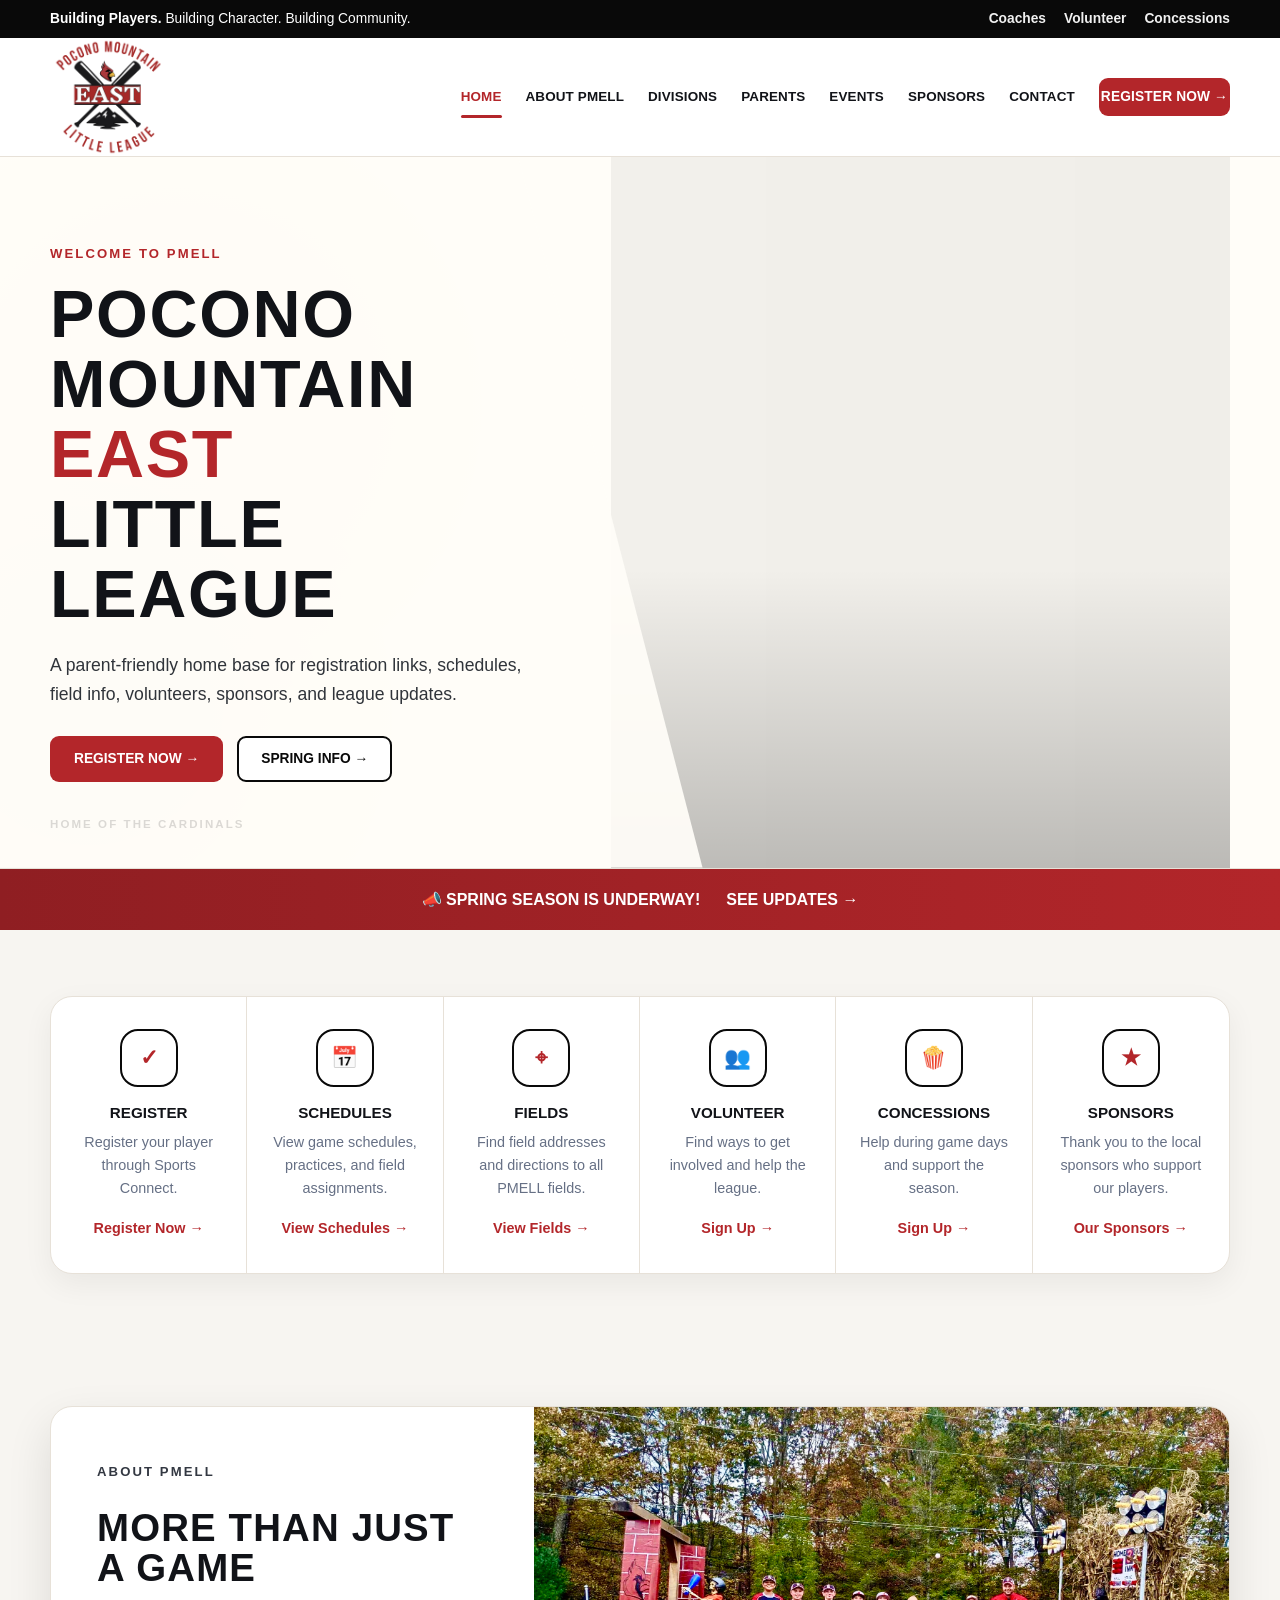
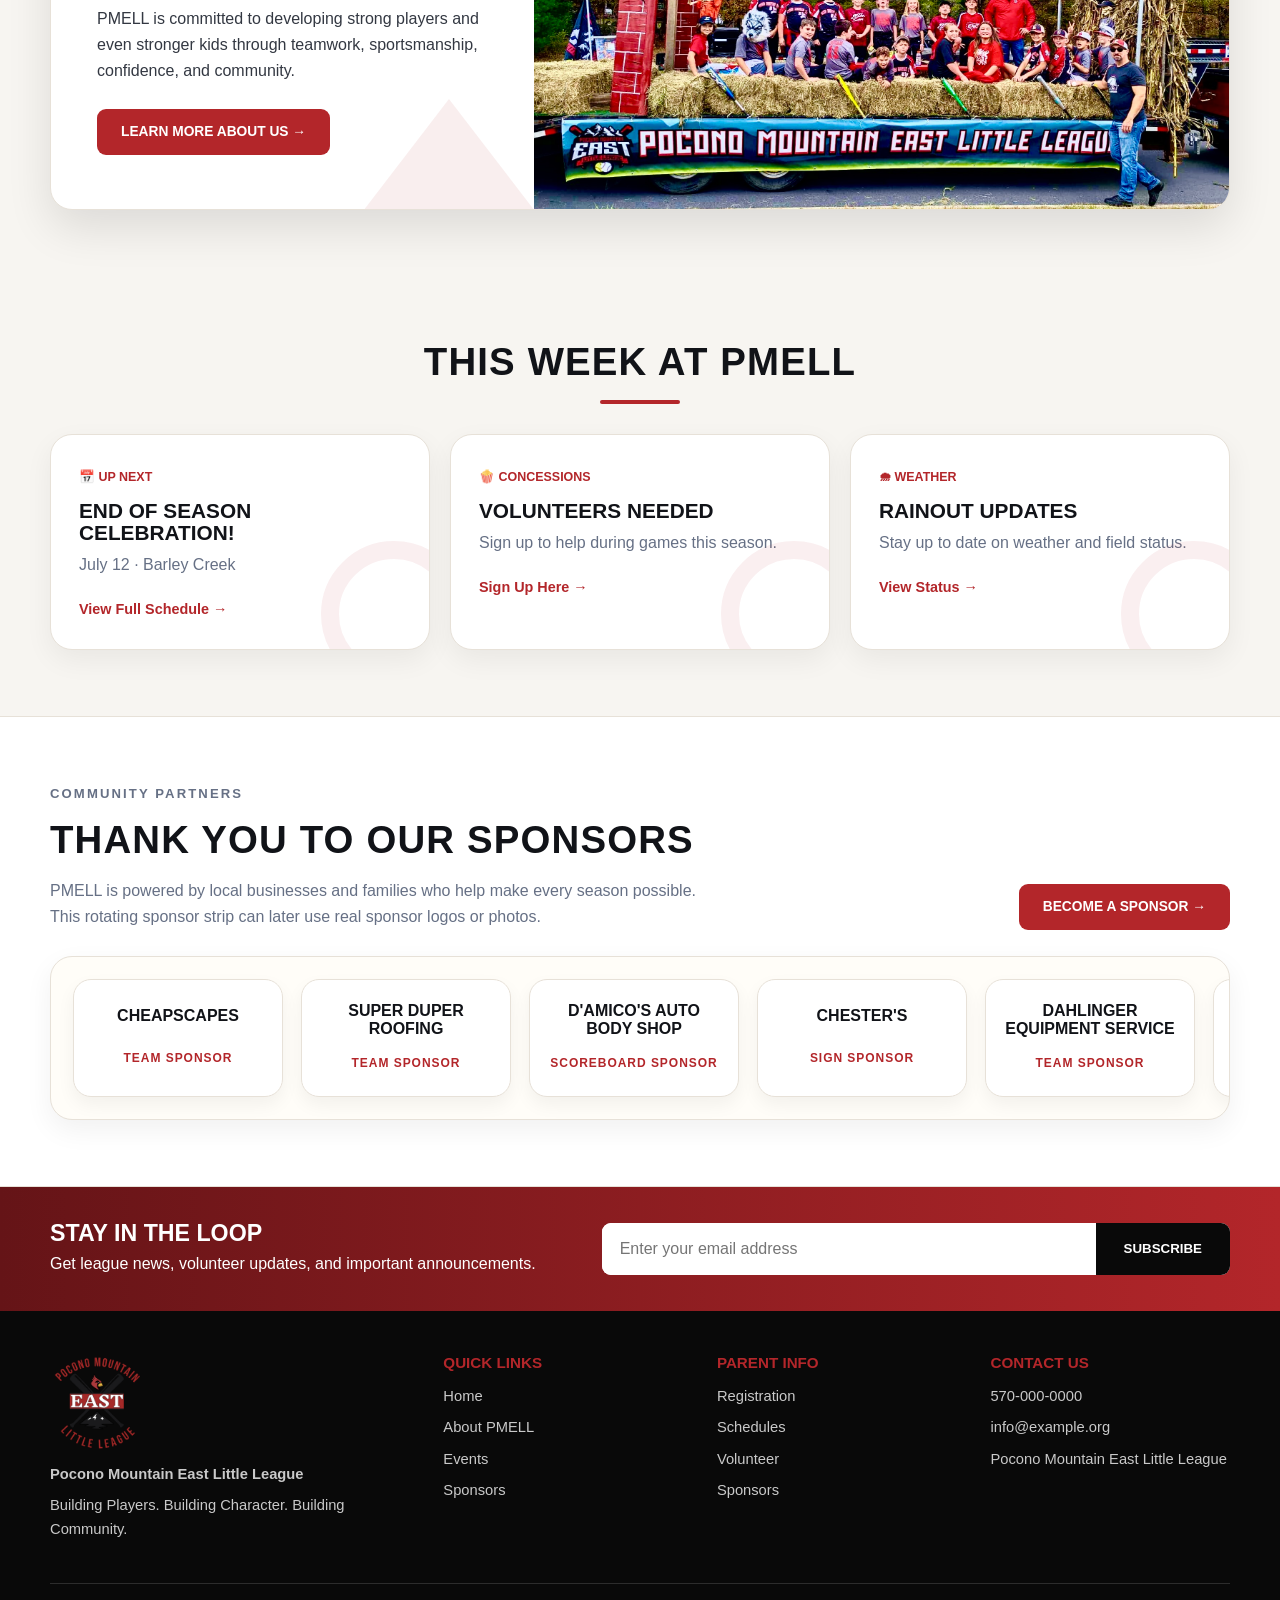
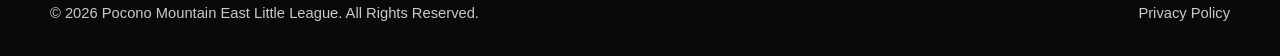
==== commit df41d627: "Update index.html" ====
--- a/index.html
+++ b/index.html
@@ -32,7 +32,7 @@
         <a href="divisions.html">Divisions</a>
         <a href="parents.html">Parents</a>
         <a href="events.html">Events</a>
-        <a href="#sponsors">Sponsors</a>
+        <a href="sponsors.html">Sponsors</a>
         <a href="#contact">Contact</a>
         <a class="btn btn-red" href="#register">Register Now →</a>
       </nav>
--- a/style.css
+++ b/style.css
@@ -83,6 +83,13 @@
 .split-copy::after { content: ""; position: absolute; right: -30px; bottom: -40px; width: 230px; height: 150px; background: rgba(179,38,42,.08); clip-path: polygon(50% 0%,100% 100%,0 100%); }
 .split-copy p { color: #333842; margin-bottom: 26px; max-width: 520px; }
 .split-image { min-height: 350px; background: url('images/pmell-field.jpg') center/cover no-repeat; position: relative; }
+.home-about-image {
+  background-image: url('images/pmell-float.jpg');
+}
+.about-mission-image {
+  background-image: url('images/pmell-about-base.jpeg');
+  background-position: 70% center;
+}
 .split-image::after { content: "PMELL"; position: absolute; left: 50%; top: 50%; transform: translate(-50%,-50%); font-family: Impact, Haettenschweiler, 'Arial Narrow Bold', sans-serif; font-size: clamp(3rem,7vw,7rem); color: rgba(255,255,255,.18); letter-spacing: .08em; text-shadow: 0 6px 18px rgba(0,0,0,.2); }
 
 .updates-grid { display: grid; grid-template-columns: repeat(3,1fr); gap: 20px; }
@@ -1206,7 +1213,7 @@
   }
 }
 
-/* Remove all decorative PMELL/CARDINALS watermark text */
+/* Remove decorative text watermarks */
 .split-image::after,
 .hero-card-image::after,
 .leadership-card::after,
@@ -1216,3 +1223,302 @@
   content: none !important;
   display: none !important;
 }
+
+/* Consistent subpage hero system */
+body:not(.home-page) .page-hero-grid {
+  display: grid;
+  grid-template-columns: 1fr 1fr;
+  gap: 72px;
+  align-items: start;
+  padding: 86px 0;
+}
+
+body:not(.home-page) .page-hero-grid > div:first-child {
+  padding-top: 18px;
+}
+
+body:not(.home-page) .hero-card-image {
+  width: 100%;
+  max-width: 430px;
+  height: 540px;
+  min-height: 0;
+  border-radius: var(--radius);
+  background-size: cover;
+  background-position: center;
+  background-repeat: no-repeat;
+  align-self: start;
+  justify-self: end;
+  box-shadow: var(--shadow);
+}
+
+body:not(.home-page) .page-hero h1 {
+  max-width: 560px;
+}
+
+body:not(.home-page) .page-hero p {
+  max-width: 620px;
+}
+
+/* Mobile */
+@media (max-width: 940px) {
+  body:not(.home-page) .page-hero-grid {
+    grid-template-columns: 1fr;
+    gap: 34px;
+    padding: 54px 0;
+  }
+
+  body:not(.home-page) .page-hero-grid > div:first-child {
+    padding-top: 0;
+  }
+
+  body:not(.home-page) .hero-card-image {
+    height: 340px;
+  }
+}
+
+@media (max-width: 620px) {
+  body:not(.home-page) .page-hero-grid {
+    padding: 42px 0;
+    gap: 28px;
+  }
+
+  body:not(.home-page) .hero-card-image {
+    height: 260px;
+  }
+}
+
+/* Subpage hero visual polish */
+body:not(.home-page) .page-hero {
+  position: relative;
+}
+
+body:not(.home-page) .page-hero::after {
+  content: "";
+  position: absolute;
+  left: -120px;
+  top: 120px;
+  width: 420px;
+  height: 420px;
+  background: radial-gradient(circle, rgba(179, 38, 42, 0.10), transparent 65%);
+  pointer-events: none;
+}
+
+body:not(.home-page) .hero-card-image {
+  position: relative;
+  overflow: visible;
+}
+
+body:not(.home-page) .hero-card-image::before {
+  content: "";
+  position: absolute;
+  inset: 14px -14px -14px 14px;
+  background: rgba(179,38,42,.08);
+  border-radius: var(--radius);
+  z-index: -1;
+}
+
+body:not(.home-page) .hero-card-image {
+  box-shadow: 0 22px 50px rgba(0,0,0,.13);
+}
+
+/* STORY STRIP HERO */
+.story-strip {
+  width: 520px;
+  display: grid;
+  gap: 10px;
+  align-self: center;
+  position: relative;
+}
+
+.story-panel {
+  height: 185px;
+  border-radius: 22px;
+  background-size: cover;
+  background-position: center;
+  box-shadow: 0 20px 40px rgba(0, 0, 0, 0.14);
+  border: 1px solid rgba(255,255,255,0.75);
+  transition: transform 0.3s ease;
+  position: relative;
+  z-index: 2;
+}
+
+.story-panel:hover {
+  transform: scale(1.015);
+}
+
+/* staggered layout */
+.story-strip .panel-1,
+.story-strip .panel-3 {
+  width: 88%;
+  justify-self: start;
+}
+
+.story-strip .panel-2 {
+  width: 88%;
+  justify-self: end;
+  margin-top: -20px;
+}
+
+.story-strip .panel-3 {
+  margin-top: -20px;
+}
+
+/* ABOUT PAGE IMAGES */
+.about-strip .panel-1 {
+  background-image: url('images/pmell-about-bat.jpg');
+  background-position: center;
+}
+
+.about-strip .panel-2 {
+  background-image: url('images/pmell-about-tball.jpg');
+  background-position: center;
+}
+
+.about-strip .panel-3 {
+  background-image: url('images/pmell-about-softball.JPG');
+  background-position: center;
+}
+
+/* mobile */
+@media (max-width: 900px) {
+  .story-strip {
+    width: 100%;
+    max-width: 420px;
+    margin: 0 auto;
+    gap: 12px;
+  }
+
+  .story-panel {
+    height: 140px;
+  }
+
+  .story-strip .panel-2,
+  .story-strip .panel-3 {
+    margin-top: 0;
+  }
+
+  .story-strip .panel-1,
+  .story-strip .panel-2,
+  .story-strip .panel-3 {
+    width: 100%;
+    justify-self: stretch;
+  }
+}
+
+/* Sponsors Page */
+.sponsors-strip .panel-1 {
+  background-image: url('images/pmell-about-softball.JPG');
+  background-position: center;
+}
+
+.sponsors-strip .panel-2 {
+  background-image: url('images/pmell-float.jpg');
+  background-position: center;
+}
+
+.sponsors-strip .panel-3 {
+  background-image: url('images/pmell-about-bat.jpg');
+  background-position: center;
+}
+
+.sponsor-level-grid {
+  display: grid;
+  grid-template-columns: repeat(3, 1fr);
+  gap: 18px;
+}
+
+.sponsor-level-card {
+  background: var(--white);
+  border: 1px solid var(--border);
+  border-radius: var(--radius);
+  padding: 32px;
+  box-shadow: 0 10px 28px rgba(0,0,0,.06);
+  position: relative;
+  overflow: hidden;
+}
+
+.sponsor-level-card h3 {
+  font-family: Impact, Haettenschweiler, 'Arial Narrow Bold', sans-serif;
+  font-size: 2rem;
+  letter-spacing: .03em;
+  margin-bottom: 14px;
+}
+
+.sponsor-level-card p {
+  color: var(--gray);
+  margin-bottom: 20px;
+}
+
+.sponsor-level-card span {
+  display: inline-flex;
+  color: var(--red);
+  font-weight: 900;
+  text-transform: uppercase;
+  font-size: .78rem;
+  letter-spacing: .08em;
+  background: rgba(179,38,42,.08);
+  padding: 9px 12px;
+  border-radius: 999px;
+}
+
+.featured-sponsor-level {
+  background: linear-gradient(180deg, var(--red-deep), var(--red));
+  color: var(--white);
+}
+
+.featured-sponsor-level p {
+  color: rgba(255,255,255,.82);
+}
+
+.featured-sponsor-level span {
+  background: rgba(255,255,255,.14);
+  color: var(--white);
+}
+
+.sponsor-directory-section {
+  background: var(--white);
+  border-top: 1px solid var(--border);
+  border-bottom: 1px solid var(--border);
+}
+
+.sponsor-directory-grid {
+  display: grid;
+  grid-template-columns: repeat(3, 1fr);
+  gap: 16px;
+}
+
+.sponsor-directory-card {
+  background: var(--cream);
+  border: 1px solid var(--border);
+  border-radius: 18px;
+  min-height: 130px;
+  padding: 24px;
+  display: grid;
+  place-items: center;
+  text-align: center;
+  box-shadow: 0 8px 22px rgba(0,0,0,.05);
+}
+
+.sponsor-directory-card strong {
+  display: block;
+  text-transform: uppercase;
+  line-height: 1.1;
+  font-size: 1.05rem;
+}
+
+.sponsor-directory-card span {
+  display: block;
+  color: var(--red);
+  font-weight: 900;
+  text-transform: uppercase;
+  font-size: .72rem;
+  letter-spacing: .08em;
+  margin-top: 8px;
+}
+
+@media (max-width: 940px) {
+  .sponsor-level-grid,
+  .sponsor-directory-grid {
+    grid-template-columns: 1fr;
+  }
+}
